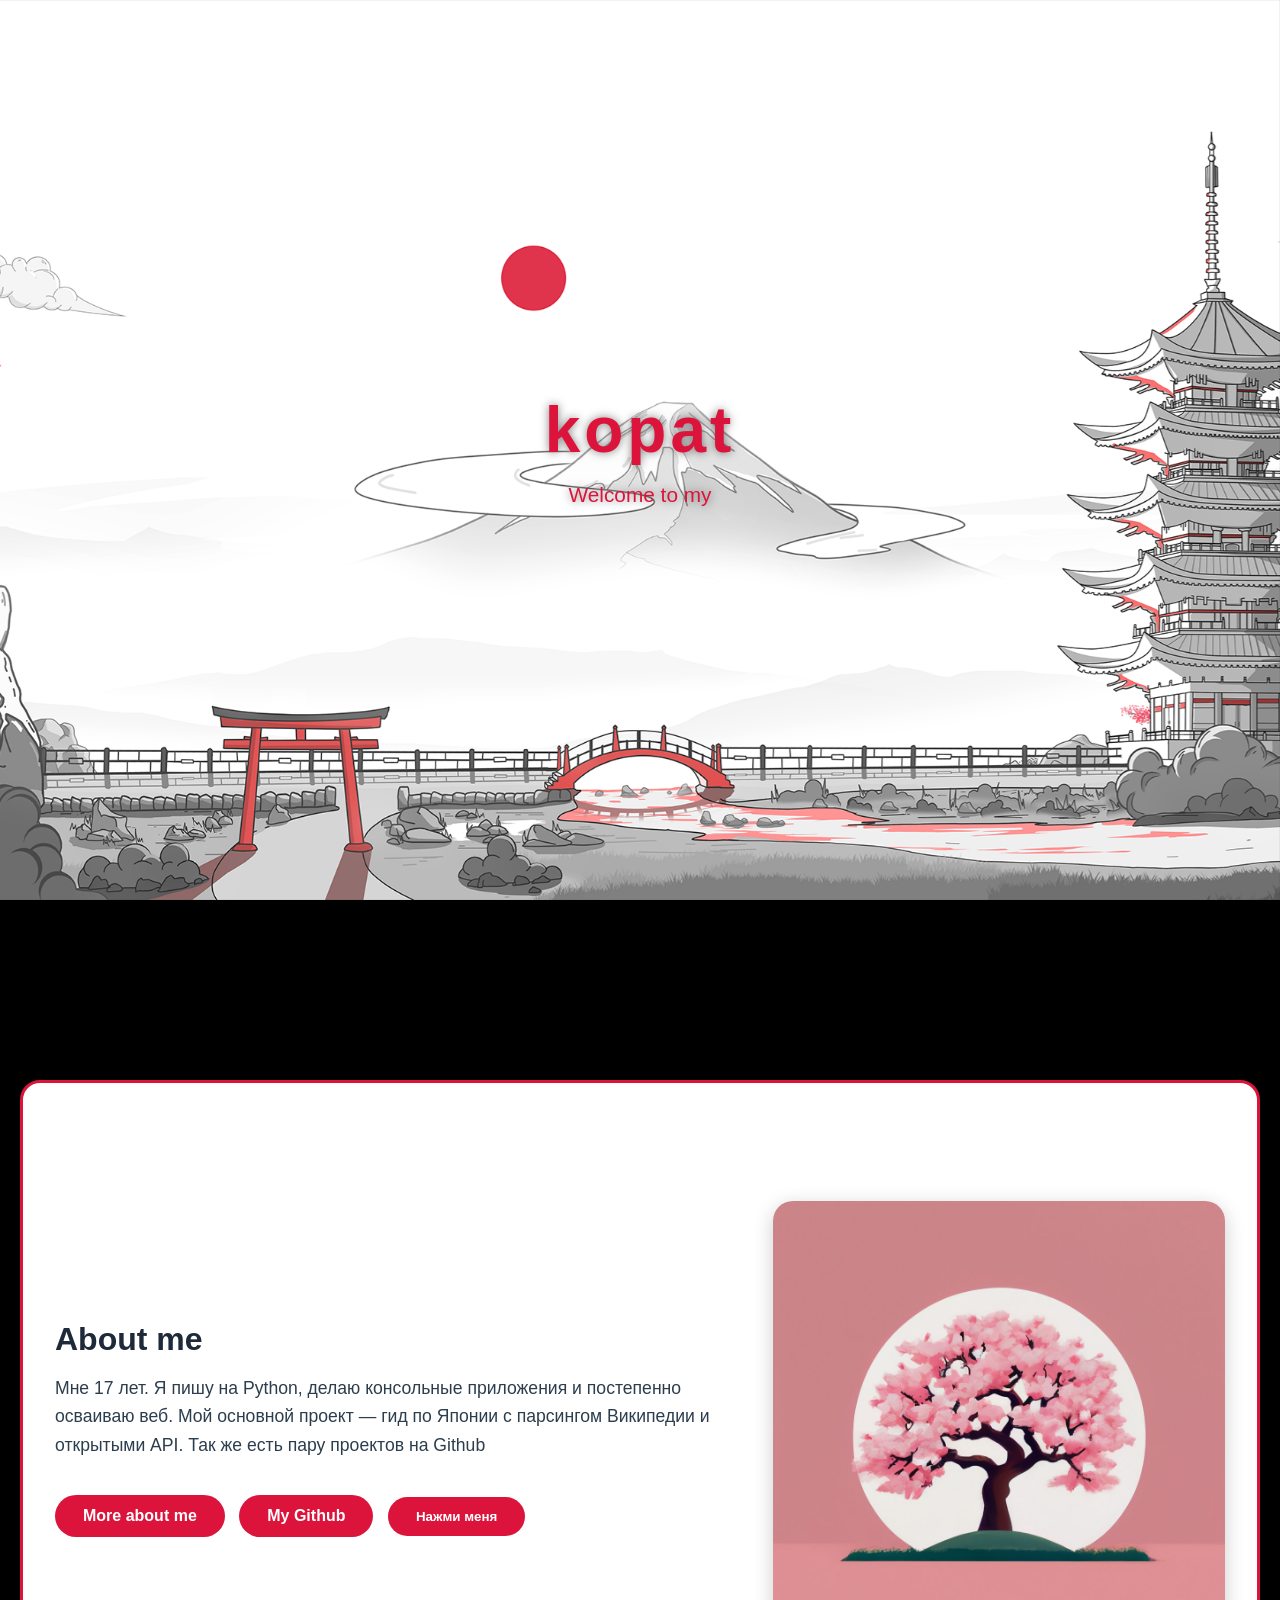
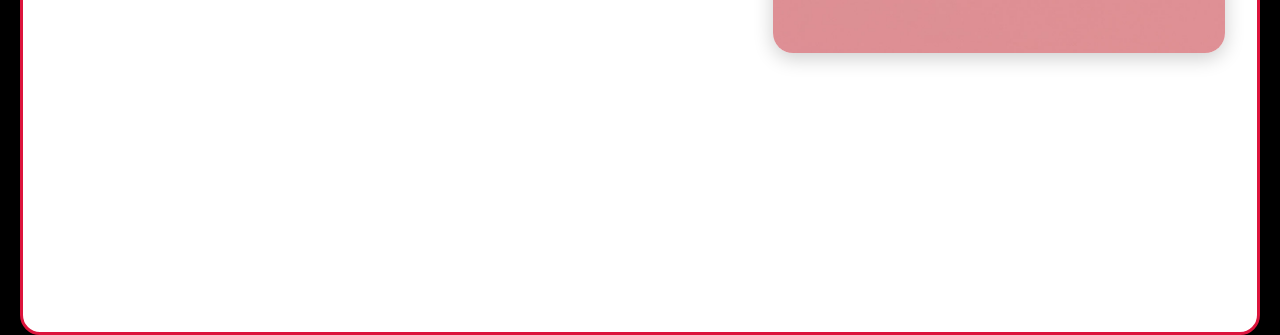
==== index.html @ 906b4f69 "Update index.html - Добавлена посимвольная анимация вывода текста (typing effect) - Внедрена пасхал" ====
<!DOCTYPE html>
<html lang="en">
<head>
    <meta charset="UTF-8">
    <meta name="viewport" content="width=device-width, initial-scale=1.0">
    <title>Kopat - Главная</title>
    <link rel="stylesheet" href="CSS/styles.css">
</head>
<body class="page-index">
    <section class="hero">
        <img src="Images/Japan-minimalism-wallpaper2.png" alt="Background" class="hero-image" id="heroImage">
        <div class="hero-content">
            <h1 class="hero-title fade-up">kopat</h1>
            <p class="hero-subtitle fade-up" id="typewriter-subtitle"></p>
        </div>
    </section>

    <section class="main-content">
        <div class="container">
            <br><br><br>
            <div class="info-wrapper">
                <div class="info-text">
                    <h2 class="fade-up">About me</h2>
                    <p class="fade-up delay-1">Мне 17 лет. Я пишу на Python, делаю консольные приложения и постепенно осваиваю веб. Мой основной проект — гид по Японии с парсингом Википедии и открытыми API. Так же есть пару проектов на Github</p>
                    <div class="fade-up delay-2">
                        <a href="about.html" class="btn">More about me</a>
                        <a href="https://github.com/GDKopat" target="_blank" class="btn">My Github</a>
                        <button class="btn fade-up" onclick="askQuestion()">Нажми меня</button>
                    </div>
                </div>
                <div class="info-image fade-up delay-3">
                    <img src="Images/sakura_minimalism.jpg" alt="Сакура">
                </div>
            </div>
    </section>


    <script>
        function askQuestion() {
            let answer = prompt('Какой твой любимый язык программирования?');
            if (answer) {
                if (answer.length > 20) {
                    alert("Ладно -_-");
                } else if (answer === "67") {
                    alert("67 67 пасхалко");
                } else {
                    alert(`Отличный выбор! ${answer} — это мощно!`);
                }
            }
        }

        const heroImage = document.getElementById('heroImage');
        
        window.addEventListener('DOMContentLoaded', () => {
            setTimeout(() => {
                heroImage.classList.add('show');
            }, 500);
        });
        
        window.addEventListener('scroll', () => {
            const scrollPosition = window.scrollY;
            const heroHeight = window.innerHeight;
            const maxScale = 1.5;
            
            let scale = 1 + (scrollPosition / heroHeight) * (maxScale - 1);
            if (scale > maxScale) scale = maxScale;
            if (scale < 1) scale = 1;
            
            heroImage.style.transform = `scale(${scale})`;
        });

        const animatedElements = document.querySelectorAll('.fade-up');
        const observer = new IntersectionObserver((entries) => {
            entries.forEach(entry => {
                if (entry.isIntersecting) {
                    entry.target.classList.add('show');
                }
            });
        }, { threshold: 0.2 });
        animatedElements.forEach(element => {
            observer.observe(element);
        });

        const subtitleElement = document.getElementById('typewriter-subtitle');
        const subtitleText = 'Welcome to my website!';
        let subtitleIndex = 0;
        function typeSubtitle() {
            if (subtitleIndex < subtitleText.length) {
                subtitleElement.textContent += subtitleText.charAt(subtitleIndex);
                subtitleIndex++;
                setTimeout(typeSubtitle, 40);
            }
        }
        window.addEventListener('DOMContentLoaded', () => {
            setTimeout(typeSubtitle, 1000);
        });
    </script>
</body>
</html>
---- CSS/styles.css ----
* {
    margin: 0;
    padding: 0;
    box-sizing: border-box;
}

body {
    font-family: 'MySakuraFont', sans-serif;
    background-color: black;
    overflow-x: hidden;
}

::-webkit-scrollbar {
    width: 7px;
}
::-webkit-scrollbar-track {
    background: transparent;
}
::-webkit-scrollbar-thumb {
    background: crimson;
    border-radius: 400px;
}

@font-face {
    font-family: 'MySakuraFont';
    src: url('../fonts/雅草体.TTF') format('truetype');
    font-weight: normal;
    font-style: normal;
}

.hero {
    position: relative;
    width: 100%;
    height: 100vh;
    overflow: hidden;
}

.hero-image {
    position: fixed;
    top: 0;
    left: 0;
    width: 100%;
    height: 100%;
    object-fit: cover;
    z-index: 1;
    opacity: 0;
    transition: opacity 1.2s ease-in-out;
    will-change: transform;
}

.hero-image.show {
    opacity: 1;
}

.hero-content {
    position: relative;
    z-index: 2;
    color: white;
    text-shadow: 0 0 10px rgba(0,0,0,0.5);
    text-align: center;
    display: flex;
    flex-direction: column;
    justify-content: center;
    align-items: center;
    height: 100%;
}

.hero-title {
    font-size: 4rem;
    letter-spacing: 4px;
    margin-bottom: 1rem;
    color: crimson;
    user-select: none;
    -webkit-user-select: none;
}

.hero-subtitle {
    font-size: 1.3rem;
    opacity: 0.9;
    color: crimson;
    user-select: none;
    -webkit-user-select: none;
}

.main-content {
    border: 3px solid crimson;
    border-radius: 20px;
    margin-left: 20px;
    margin-right: 20px;
    position: relative;
    background-color: #ffffff;
    min-height: 95vh;
    padding: 4rem 2rem;
    z-index: 10;
    margin-top: 20vh;
    box-shadow: 0 -5px 30px rgba(0,0,0,0.15);
    user-select: none;
    -webkit-user-select: none;
}

.container {
    max-width: 1300px;
    margin: 0 auto;
}

.main-content h2 {
    font-size: 2rem;
    margin-bottom: 1rem;
    color: #1e2a3a;
}

.main-content p {
    font-size: 1.1rem;
    line-height: 1.6;
    margin-bottom: 1rem;
    color: #2c3e4e;
}

.main-content ul {
    margin-left: 20px;
    margin-bottom: 1rem;
}

.main-content li {
    font-size: 1.1rem;
    line-height: 1.8;
    color: #2c3e4e;
}

.btn {
    display: inline-block;
    background-color: rgb(220, 20, 60);
    color: white;
    padding: 12px 28px;
    text-decoration: none;
    border-radius: 40px;
    font-weight: bold;
    transition: background-color 0.3s;
    transition: transform 0.5s ease;
    border: crimson;
    margin-right: 10px;
    margin-top: 20px;
}

.btn:hover {
    background-color: rgb(192, 20, 55);
    transform: scale(1.05);
}

/* ========== СТРУКТУРА ДЛЯ ПЕРВОЙ СТРАНИЦЫ (index.html) ========== */
/* На первой странице: фото СПРАВА от текста */
.page-index .info-wrapper {
    display: grid;
    grid-template-columns: 1.5fr 1fr;
    gap: 40px;
    margin-bottom: 50px;
    align-items: center;
}

.page-index .info-image {
    grid-column: 2 / 3;
}

.page-index .info-text {
    grid-column: 1 / 2;
}

.page-index .info-image img {
    width: 100%;
    height: auto;
    border-radius: 20px;
    box-shadow: 0 5px 20px rgba(0,0,0,0.2);
}

/* ========== СТРУКТУРА ДЛЯ ВТОРОЙ СТРАНИЦЫ (about.html) ========== */
/* На второй странице: фото СЛЕВА от текста "Who am I" и "What I did" */
.page-about .info-wrapper {
    display: grid;
    grid-template-columns: 1fr 1.5fr;
    gap: 40px;
    margin-bottom: 50px;
    align-items: start;
}

.page-about .info-image {
    grid-column: 1 / 2;
}

.page-about .info-text {
    grid-column: 2 / 3;
}

.page-about .info-image img {
    width: 100%;
    height: auto;
    border-radius: 20px;
    box-shadow: 0 5px 20px rgba(0,0,0,0.2);
}

/* Блоки после info-wrapper на второй странице */
.page-about .project-block,
.page-about .why-block {
    margin-bottom: 40px;
}

/* ========== НОВЫЕ СТИЛИ ДЛЯ НЕСКОЛЬКИХ БЛОКОВ НА ABOUT.HTML ========== */

/* Каждый блок — отдельный с рамкой */
.about-block {
    border: 2px solid crimson;
    border-radius: 25px;
    padding: 30px;
    margin-bottom: 40px;
    background-color: #fefefe;
    
}



/* Сетка внутри каждого блока */
.about-block-grid {
    display: grid;
    grid-template-columns: 1fr 1.5fr;
    gap: 40px;
    align-items: center;
}

/* Чередование: первый блок — фото слева */
.about-block:nth-child(1) .about-block-grid {
    grid-template-columns: 1fr 1.5fr;
}

/* Второй блок — фото справа */
.about-block:nth-child(2) .about-block-grid {
    grid-template-columns: 1.5fr 1fr;
}

/* Третий блок — фото слева */
.about-block:nth-child(3) .about-block-grid {
    grid-template-columns: 1fr 1.5fr;
}

/* Фото в блоках */
.about-block-image img {
    width: 100%;
    height: auto;
    border-radius: 20px;
    box-shadow: 0 5px 20px rgba(0,0,0,0.2);
    transition: transform 0.3s ease;
}

.about-block-image img:hover {
    transform: scale(1.02);
}

/* Текст в блоках */
.about-block-text h2 {
    color: crimson;
    margin-bottom: 15px;
    font-size: 1.8rem;
}

.about-block-text p {
    font-size: 1.1rem;
    line-height: 1.6;
    color: #2c3e4e;
}

.about-block-text ul {
    margin-left: 20px;
    margin-top: 10px;
}

.about-block-text li {
    font-size: 1.1rem;
    line-height: 1.8;
    color: #2c3e4e;
}

/* Анимации для появления */
.fade-up {
    opacity: 0;
    transform: translateY(50px);
    transition: opacity 0.8s ease, transform 0.8s ease;
}

.fade-up.show {
    opacity: 1;
    transform: translateY(0);
}

/* Задержки для последовательного вылета */
.delay-1 { transition-delay: 0.1s; }
.delay-2 { transition-delay: 0.3s; }
.delay-3 { transition-delay: 0.5s; }


/* Адаптация для телефонов */
@media (max-width: 768px) {
    .about-block-grid,
    .about-block:nth-child(1) .about-block-grid,
    .about-block:nth-child(2) .about-block-grid,
    .about-block:nth-child(3) .about-block-grid {
        grid-template-columns: 1fr;
        gap: 20px;
    }
    
    .about-block {
        padding: 20px;
    }
    
    .about-block-text h2 {
        font-size: 1.5rem;
    }
}

/* Адаптация для всех */
@media (max-width: 968px) {
    .page-index .info-wrapper,
    .page-about .info-wrapper {
        grid-template-columns: 1fr;
        gap: 30px;
    }
    
    .page-index .info-image,
    .page-index .info-text,
    .page-about .info-image,
    .page-about .info-text {
        grid-column: 1 / 2;
    }
    
    .hero-title {
        font-size: 3rem;
    }
    
    .main-content h2 {
        font-size: 1.8rem;
    }
}

@media (max-width: 768px) {
    .hero-title {
        font-size: 2.5rem;
    }
    .hero-subtitle {
        font-size: 1rem;
    }
    .main-content {
        padding: 2rem 1rem;
        margin-left: 10px;
        margin-right: 10px;
    }
    .main-content h2 {
        font-size: 1.5rem;
    }
    .main-content p, .main-content li {
        font-size: 1rem;
    }
    .btn {
        padding: 8px 20px;
        font-size: 0.9rem;
        display: inline-block;
        margin-bottom: 10px;
    }
}
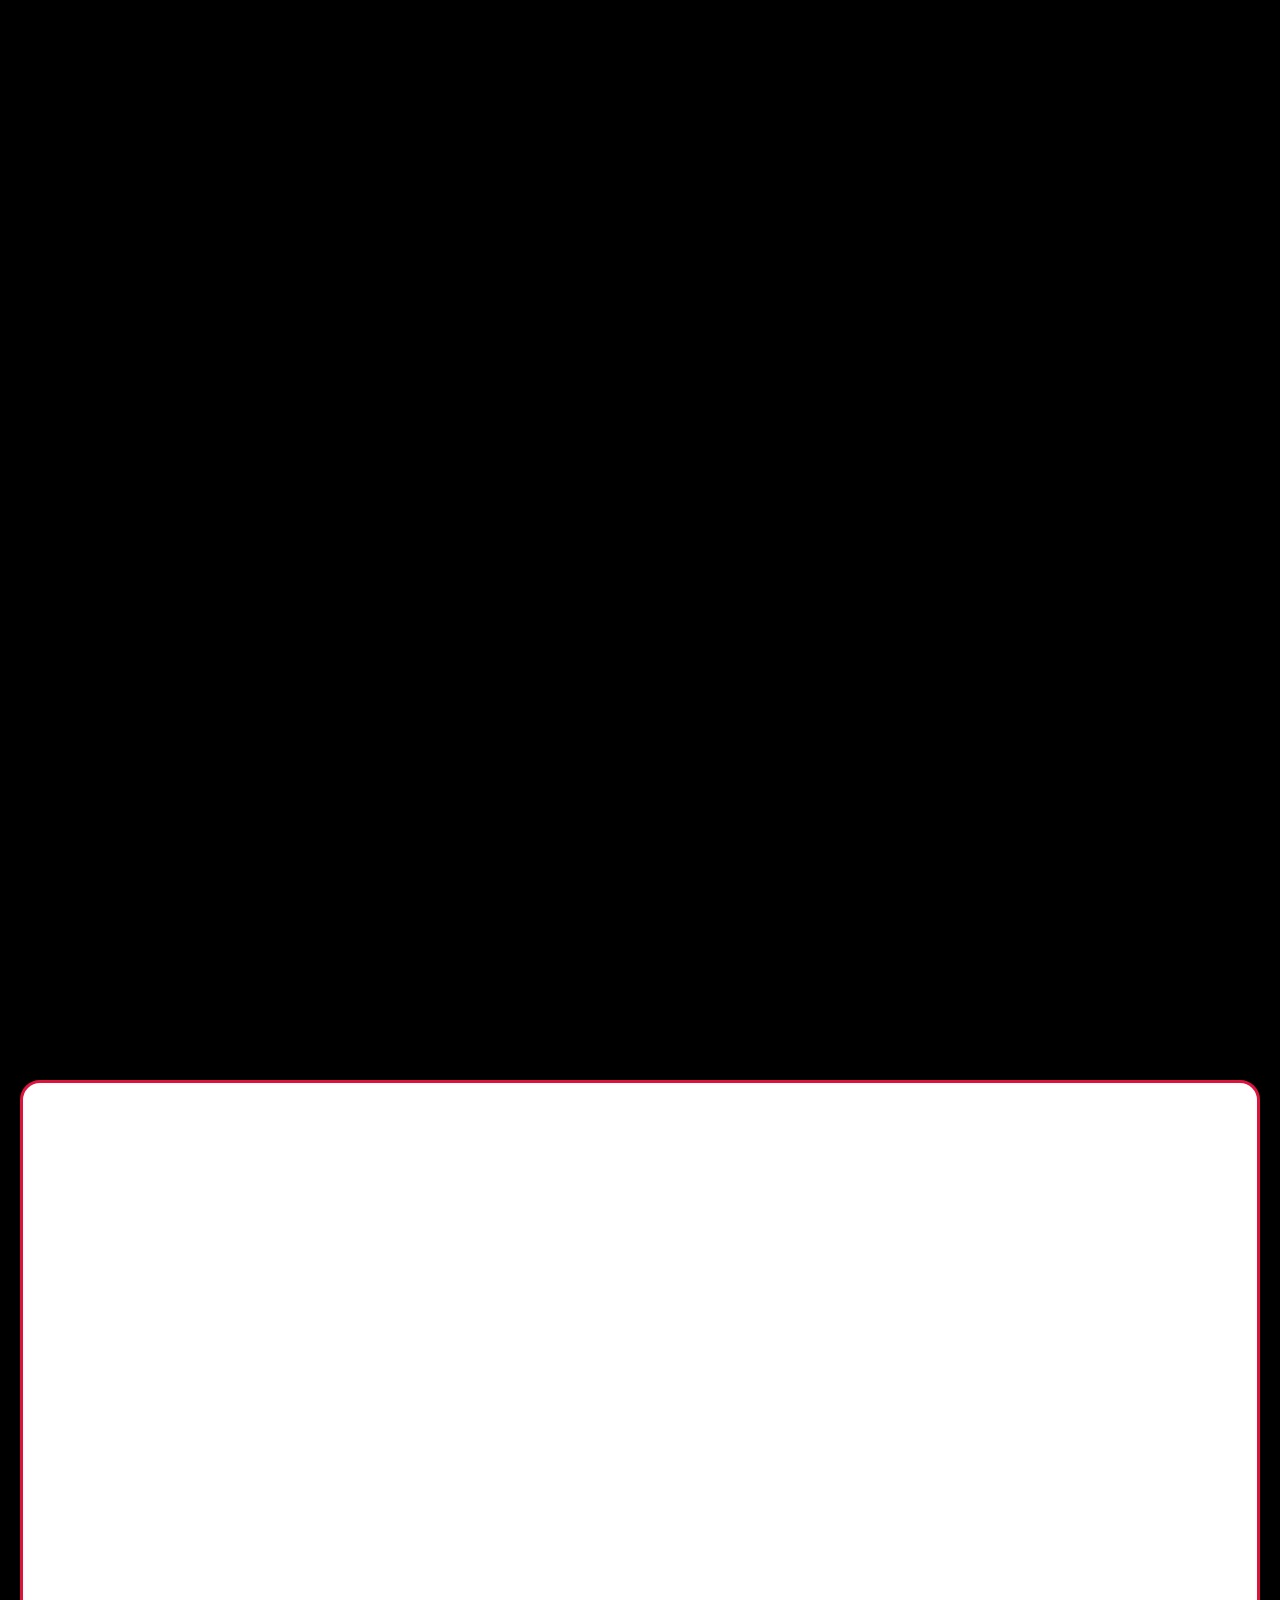
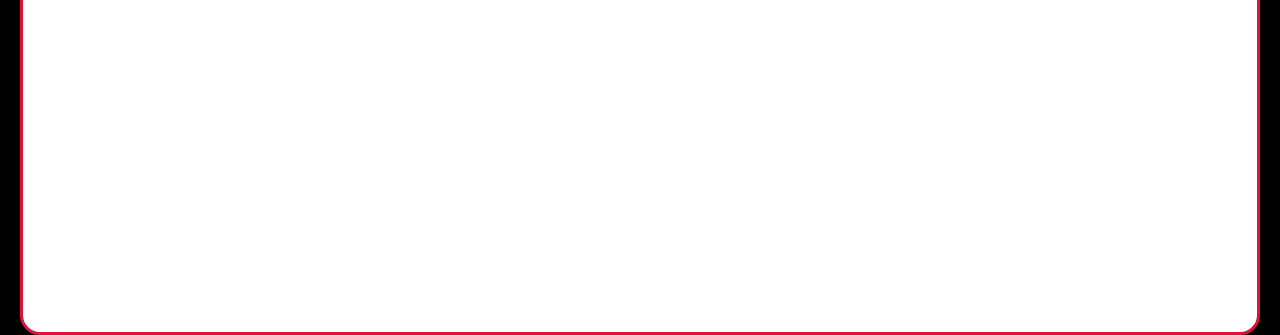
==== commit 2e7d692b: "Update index.html убран js." ====
--- a/index.html
+++ b/index.html
@@ -32,68 +32,9 @@
                     <img src="Images/sakura_minimalism.jpg" alt="Сакура">
                 </div>
             </div>
+        </div>
     </section>
-
-
-    <script>
-        function askQuestion() {
-            let answer = prompt('Какой твой любимый язык программирования?');
-            if (answer) {
-                if (answer.length > 20) {
-                    alert("Ладно -_-");
-                } else if (answer === "67") {
-                    alert("67 67 пасхалко");
-                } else {
-                    alert(`Отличный выбор! ${answer} — это мощно!`);
-                }
-            }
-        }
-
-        const heroImage = document.getElementById('heroImage');
-        
-        window.addEventListener('DOMContentLoaded', () => {
-            setTimeout(() => {
-                heroImage.classList.add('show');
-            }, 500);
-        });
-        
-        window.addEventListener('scroll', () => {
-            const scrollPosition = window.scrollY;
-            const heroHeight = window.innerHeight;
-            const maxScale = 1.5;
-            
-            let scale = 1 + (scrollPosition / heroHeight) * (maxScale - 1);
-            if (scale > maxScale) scale = maxScale;
-            if (scale < 1) scale = 1;
-            
-            heroImage.style.transform = `scale(${scale})`;
-        });
-
-        const animatedElements = document.querySelectorAll('.fade-up');
-        const observer = new IntersectionObserver((entries) => {
-            entries.forEach(entry => {
-                if (entry.isIntersecting) {
-                    entry.target.classList.add('show');
-                }
-            });
-        }, { threshold: 0.2 });
-        animatedElements.forEach(element => {
-            observer.observe(element);
-        });
-
-        const subtitleElement = document.getElementById('typewriter-subtitle');
-        const subtitleText = 'Welcome to my website!';
-        let subtitleIndex = 0;
-        function typeSubtitle() {
-            if (subtitleIndex < subtitleText.length) {
-                subtitleElement.textContent += subtitleText.charAt(subtitleIndex);
-                subtitleIndex++;
-                setTimeout(typeSubtitle, 40);
-            }
-        }
-        window.addEventListener('DOMContentLoaded', () => {
-            setTimeout(typeSubtitle, 1000);
-        });
-    </script>
+    <script src="JS/common.js"></script>
+    <script src="JS/index.js"></script>
 </body>
 </html>
--- a/CSS/styles.css
+++ b/CSS/styles.css
@@ -36,7 +36,7 @@
 }
 
 .hero-image {
-    position: fixed;
+    position:fixed;
     top: 0;
     left: 0;
     width: 100%;
@@ -147,8 +147,6 @@
     transform: scale(1.05);
 }
 
-/* ========== СТРУКТУРА ДЛЯ ПЕРВОЙ СТРАНИЦЫ (index.html) ========== */
-/* На первой странице: фото СПРАВА от текста */
 .page-index .info-wrapper {
     display: grid;
     grid-template-columns: 1.5fr 1fr;
@@ -172,8 +170,6 @@
     box-shadow: 0 5px 20px rgba(0,0,0,0.2);
 }
 
-/* ========== СТРУКТУРА ДЛЯ ВТОРОЙ СТРАНИЦЫ (about.html) ========== */
-/* На второй странице: фото СЛЕВА от текста "Who am I" и "What I did" */
 .page-about .info-wrapper {
     display: grid;
     grid-template-columns: 1fr 1.5fr;
@@ -197,27 +193,18 @@
     box-shadow: 0 5px 20px rgba(0,0,0,0.2);
 }
 
-/* Блоки после info-wrapper на второй странице */
 .page-about .project-block,
 .page-about .why-block {
     margin-bottom: 40px;
 }
 
-/* ========== НОВЫЕ СТИЛИ ДЛЯ НЕСКОЛЬКИХ БЛОКОВ НА ABOUT.HTML ========== */
-
-/* Каждый блок — отдельный с рамкой */
 .about-block {
-    border: 2px solid crimson;
     border-radius: 25px;
     padding: 30px;
     margin-bottom: 40px;
     background-color: #fefefe;
-    
-}
-
-
-
-/* Сетка внутри каждого блока */
+}
+
 .about-block-grid {
     display: grid;
     grid-template-columns: 1fr 1.5fr;
@@ -225,35 +212,28 @@
     align-items: center;
 }
 
-/* Чередование: первый блок — фото слева */
 .about-block:nth-child(1) .about-block-grid {
     grid-template-columns: 1fr 1.5fr;
 }
 
-/* Второй блок — фото справа */
 .about-block:nth-child(2) .about-block-grid {
-    grid-template-columns: 1.5fr 1fr;
-}
-
-/* Третий блок — фото слева */
+    grid-template-columns: 0.8fr 1.5fr;
+}
+
 .about-block:nth-child(3) .about-block-grid {
     grid-template-columns: 1fr 1.5fr;
 }
 
-/* Фото в блоках */
 .about-block-image img {
     width: 100%;
     height: auto;
     border-radius: 20px;
     box-shadow: 0 5px 20px rgba(0,0,0,0.2);
-    transition: transform 0.3s ease;
-}
-
-.about-block-image img:hover {
-    transform: scale(1.02);
-}
-
-/* Текст в блоках */
+
+}
+
+
+
 .about-block-text h2 {
     color: crimson;
     margin-bottom: 15px;
@@ -277,7 +257,6 @@
     color: #2c3e4e;
 }
 
-/* Анимации для появления */
 .fade-up {
     opacity: 0;
     transform: translateY(50px);
@@ -289,13 +268,94 @@
     transform: translateY(0);
 }
 
-/* Задержки для последовательного вылета */
 .delay-1 { transition-delay: 0.1s; }
 .delay-2 { transition-delay: 0.3s; }
 .delay-3 { transition-delay: 0.5s; }
 
 
-/* Адаптация для телефонов */
+footer {
+    background: #1a1a2e;
+    color: rgb(255, 0, 0);
+    text-align: center;
+    padding: 30px 20px;
+    margin-top: 50px;
+    z-index: 2;
+}
+
+.slideshow-container {
+    max-width: 800px;
+    position: relative;
+    margin: auto;
+    border-radius: 20px;
+    overflow: hidden;
+    box-shadow: 0 10px 30px rgba(0,0,0,0.3);
+}
+
+.mySlides {
+    display: none;
+}
+
+.mySlides img {
+    height: 400px;
+    object-fit: cover;
+}
+
+.prev, .next {
+    cursor: pointer;
+    position: absolute;
+    top: 50%;
+    width: auto;
+    margin-top: -22px;
+    padding: 16px;
+    color: white;
+    font-weight: bold;
+    font-size: 18px;
+    transition: 0.6s ease;
+    border-radius: 0 3px 3px 0;
+    user-select: none;
+    background-color: rgba(0,0,0,0.5);
+}
+
+.next {
+    right: 0;
+    border-radius: 3px 0 0 3px;
+}
+
+.prev:hover, .next:hover {
+    background-color: rgba(0,0,0,0.8);
+}
+
+.dot {
+    cursor: pointer;
+    height: 15px;
+    width: 15px;
+    margin: 0 2px;
+    background-color: #bbb;
+    border-radius: 50%;
+    display: inline-block;
+    transition: background-color 0.6s ease;
+}
+
+.active, .dot:hover {
+    background-color: crimson;
+}
+
+.fade {
+    animation-name: fade;
+    animation-duration: 1.5s;
+}
+
+@keyframes fade {
+    from {opacity: .4}
+    to {opacity: 1}
+}
+
+@media (max-width: 768px) {
+    .mySlides img {
+        height: 250px;
+    }
+}
+
 @media (max-width: 768px) {
     .about-block-grid,
     .about-block:nth-child(1) .about-block-grid,
@@ -314,7 +374,6 @@
     }
 }
 
-/* Адаптация для всех */
 @media (max-width: 968px) {
     .page-index .info-wrapper,
     .page-about .info-wrapper {
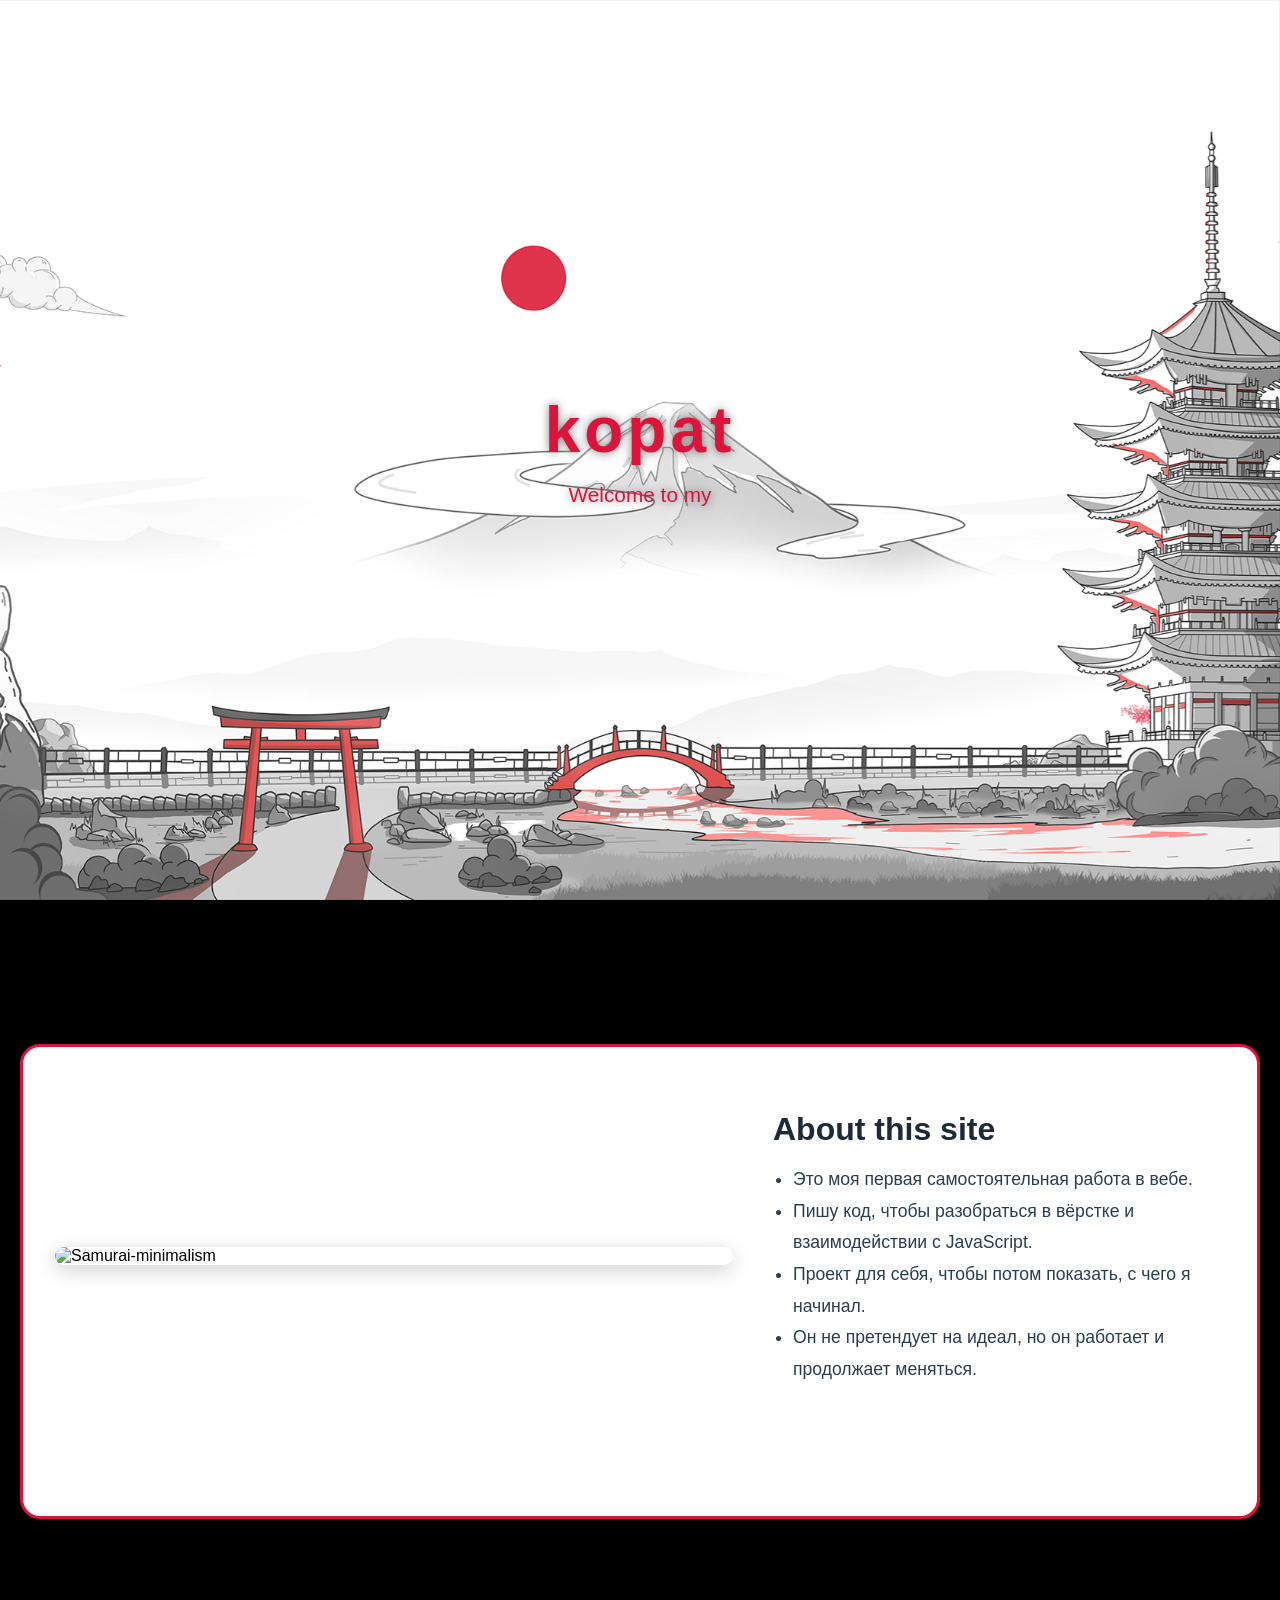
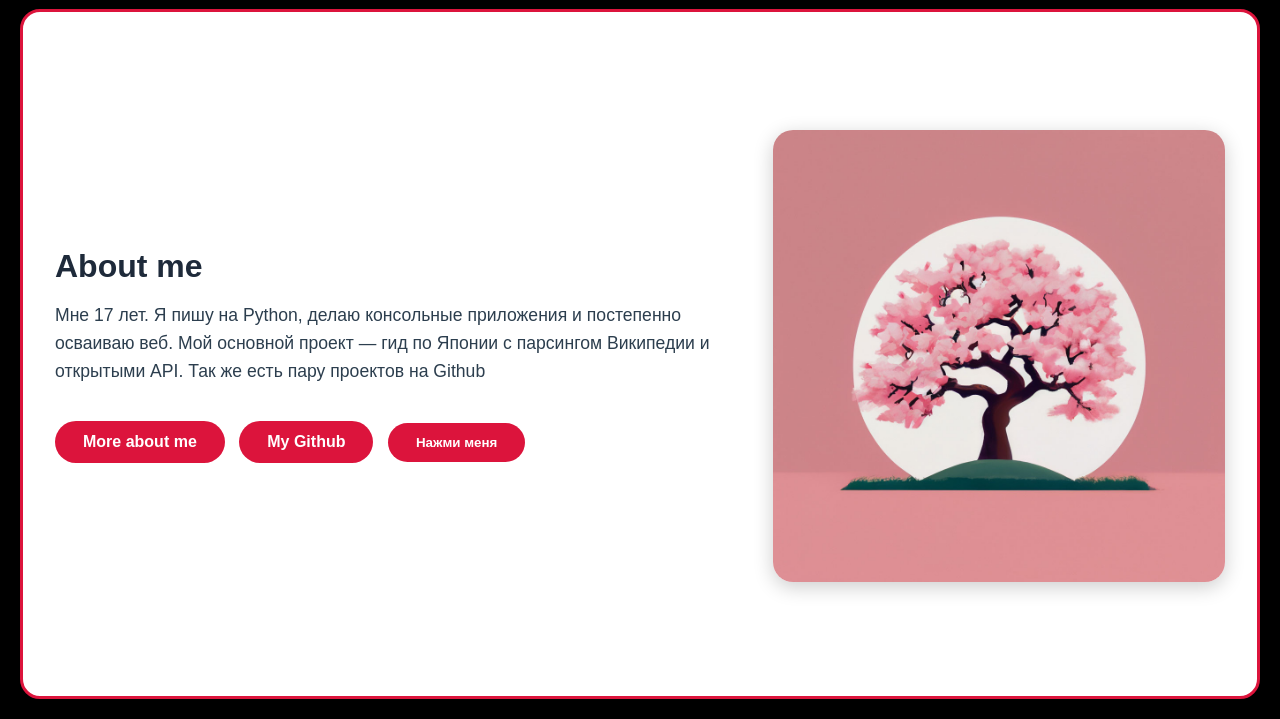
==== commit 5b7b82bf: "Update index.html Добавлен блок "описание сайта" и фото к нему" ====
--- a/index.html
+++ b/index.html
@@ -14,20 +14,41 @@
             <p class="hero-subtitle fade-up" id="typewriter-subtitle"></p>
         </div>
     </section>
-
+    <br><br><br>
+    <section class="main-content">
+        <div class="container">
+            <div class="info-wrapper">
+                <div class="info-image fade-up delay-3">
+                    <img src="Images\samurai-minimalism.jpg" alt="Samurai-minimalism">
+                </div>
+                <!-- БЛОК 2: Текст About this site (справа) -->
+                <div class="info-text">
+                    <h2 class="fade-up delay-1">About this site</h2>
+                    <ul>
+                        <li class="fade-up delay-2">Это моя первая самостоятельная работа в вебе.</li>
+                        <li class="fade-up delay-2">Пишу код, чтобы разобраться в вёрстке и взаимодействии с JavaScript.</li>
+                        <li class="fade-up delay-2">Проект для себя, чтобы потом показать, с чего я начинал.</li>
+                        <li class="fade-up delay-2">Он не претендует на идеал, но он работает и продолжает меняться.</li>
+                    </ul>
+                </div>
+            </div>
+        </div>
+    </section>
     <section class="main-content">
         <div class="container">
             <br><br><br>
             <div class="info-wrapper">
+                <!-- БЛОК 3: Текст About me (слева) -->
                 <div class="info-text">
-                    <h2 class="fade-up">About me</h2>
+                    <h2 class="fade-up delay-1">About me</h2>
                     <p class="fade-up delay-1">Мне 17 лет. Я пишу на Python, делаю консольные приложения и постепенно осваиваю веб. Мой основной проект — гид по Японии с парсингом Википедии и открытыми API. Так же есть пару проектов на Github</p>
                     <div class="fade-up delay-2">
-                        <a href="about.html" class="btn">More about me</a>
-                        <a href="https://github.com/GDKopat" target="_blank" class="btn">My Github</a>
-                        <button class="btn fade-up" onclick="askQuestion()">Нажми меня</button>
+                        <a href="about.html" class="btn fade-up delay-1">More about me</a>
+                        <a href="https://github.com/GDKopat" target="_blank" class="btn fade-up delay-2">My Github</a>
+                        <button class="btn fade-up delay-3" onclick="askQuestion()">Нажми меня</button>
                     </div>
                 </div>
+                <!-- БЛОК 4: Картинка сакуры (справа) -->
                 <div class="info-image fade-up delay-3">
                     <img src="Images/sakura_minimalism.jpg" alt="Сакура">
                 </div>
--- a/CSS/styles.css
+++ b/CSS/styles.css
@@ -72,6 +72,7 @@
     color: crimson;
     user-select: none;
     -webkit-user-select: none;
+    text-align: center;
 }
 
 .hero-subtitle {
@@ -87,12 +88,13 @@
     border-radius: 20px;
     margin-left: 20px;
     margin-right: 20px;
+    margin-bottom: 20px;
     position: relative;
     background-color: #ffffff;
-    min-height: 95vh;
+    min-height: 30vh;
     padding: 4rem 2rem;
     z-index: 10;
-    margin-top: 20vh;
+    margin-top: 10vh;
     box-shadow: 0 -5px 30px rgba(0,0,0,0.15);
     user-select: none;
     -webkit-user-select: none;
@@ -155,15 +157,10 @@
     align-items: center;
 }
 
-.page-index .info-image {
-    grid-column: 2 / 3;
-}
-
-.page-index .info-text {
-    grid-column: 1 / 2;
-}
+
 
 .page-index .info-image img {
+    display: block;
     width: 100%;
     height: auto;
     border-radius: 20px;
@@ -232,6 +229,13 @@
 
 }
 
+.about-block:nth-child(2) .about-block-image img {
+    width: 350px;
+    height: auto;
+    display: block;
+    margin: 0 auto;
+}
+
 
 
 .about-block-text h2 {
@@ -259,7 +263,7 @@
 
 .fade-up {
     opacity: 0;
-    transform: translateY(50px);
+    transform: translateY(100px);
     transition: opacity 0.8s ease, transform 0.8s ease;
 }
 
@@ -271,6 +275,7 @@
 .delay-1 { transition-delay: 0.1s; }
 .delay-2 { transition-delay: 0.3s; }
 .delay-3 { transition-delay: 0.5s; }
+
 
 
 footer {
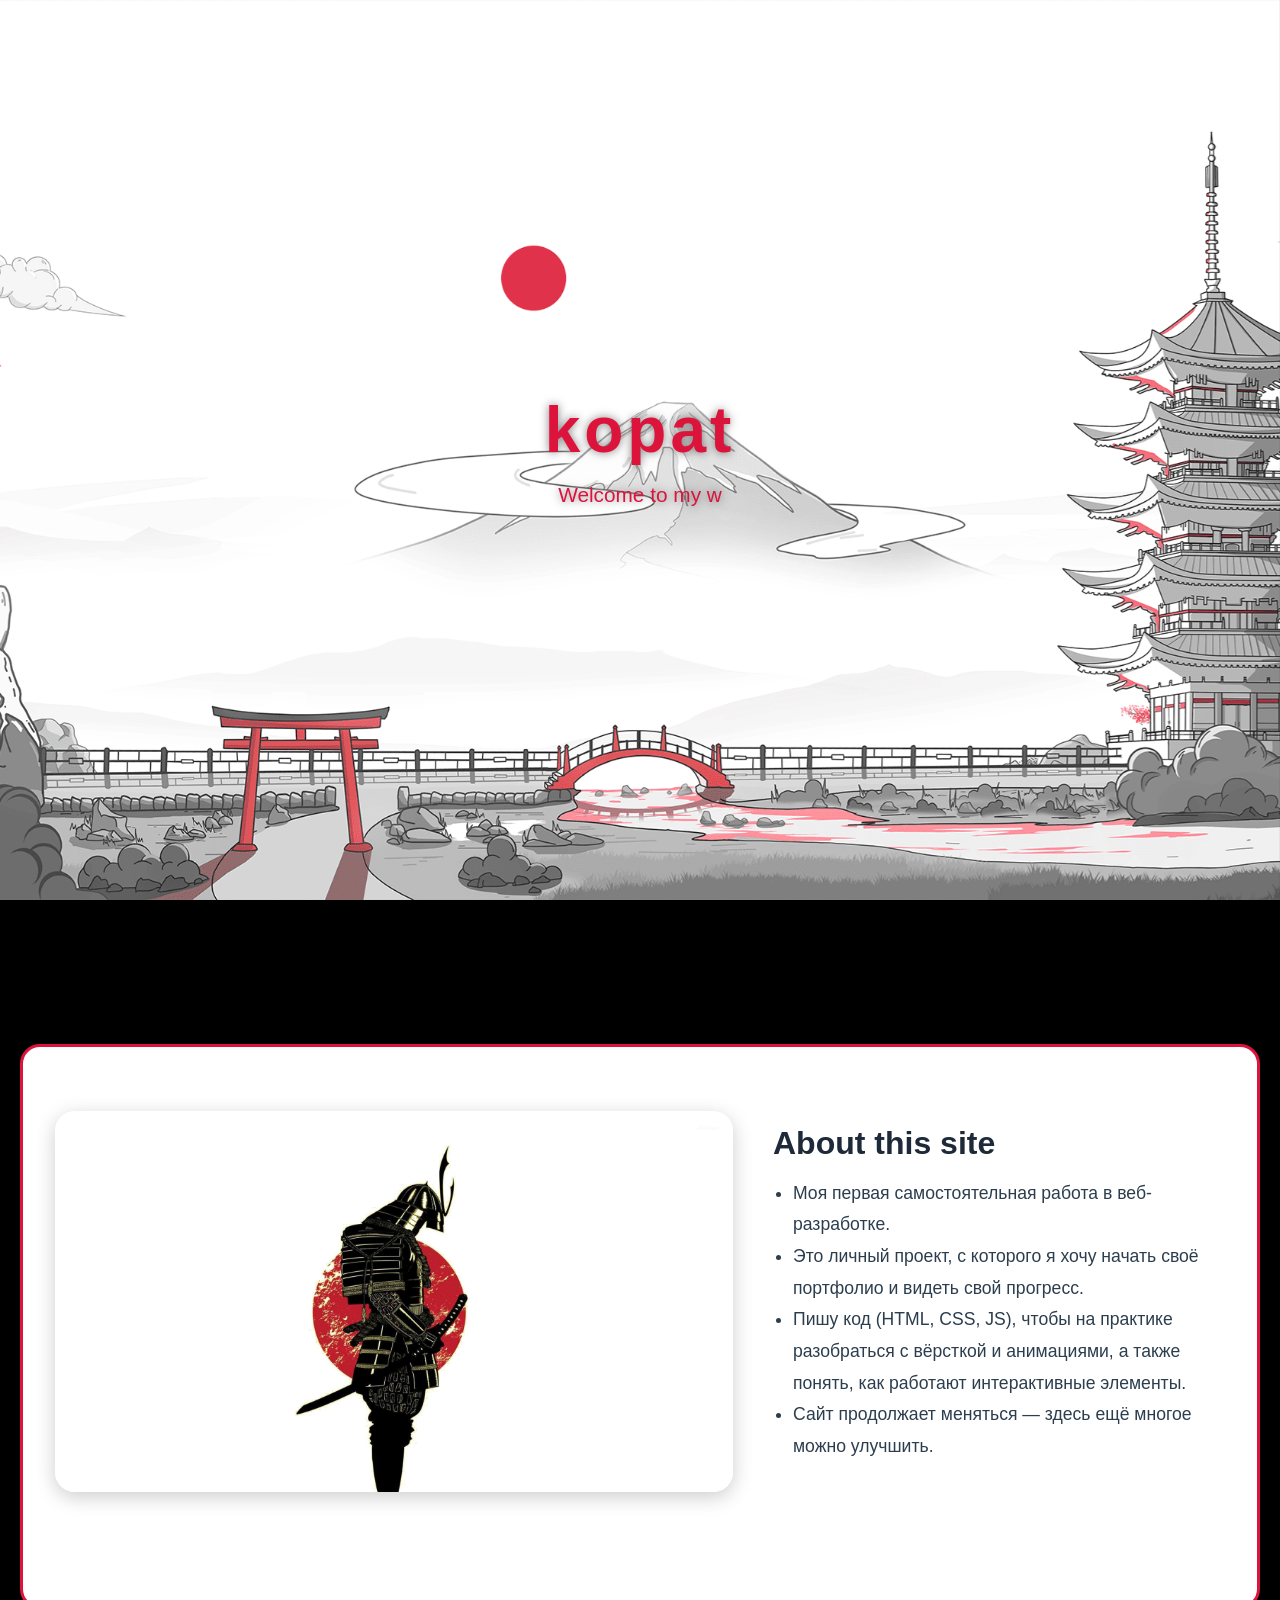
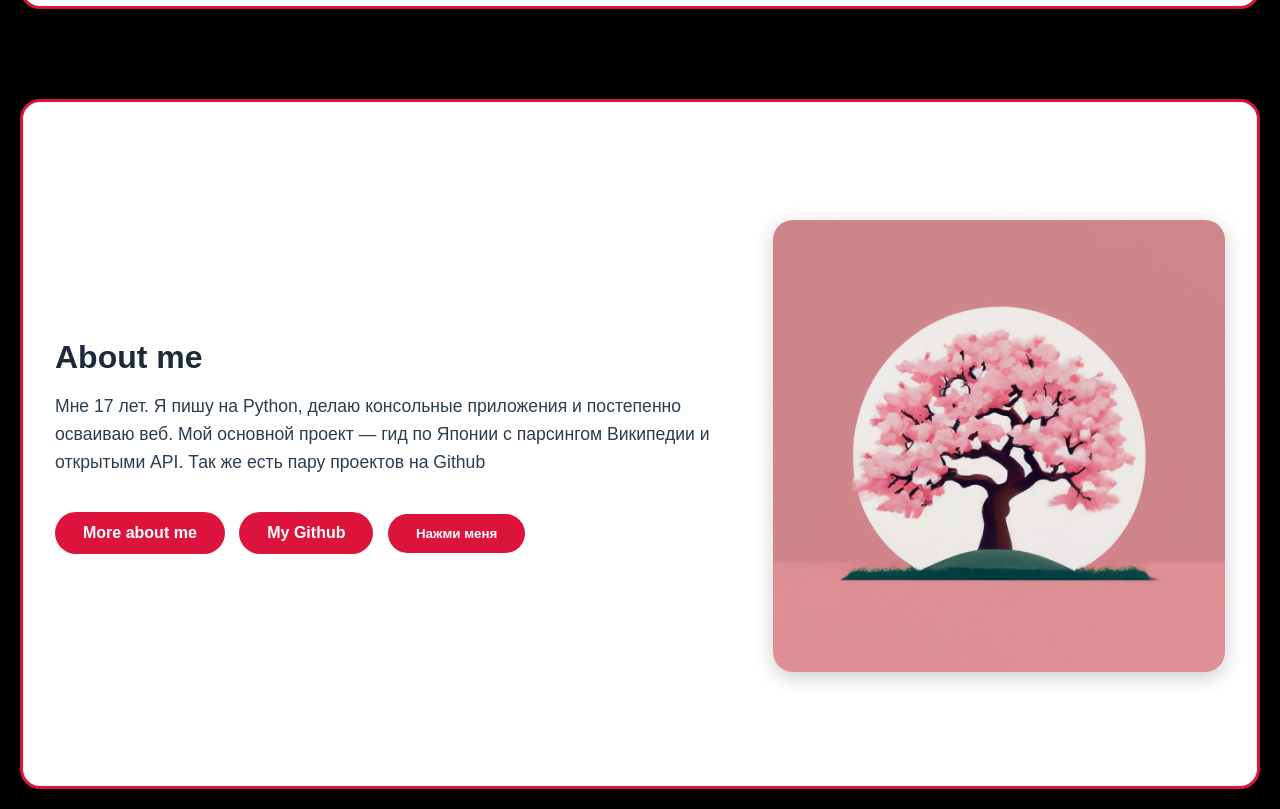
==== commit fd94fdb8: "Update index.html Изменение текста про сайт" ====
--- a/index.html
+++ b/index.html
@@ -25,10 +25,10 @@
                 <div class="info-text">
                     <h2 class="fade-up delay-1">About this site</h2>
                     <ul>
-                        <li class="fade-up delay-2">Это моя первая самостоятельная работа в вебе.</li>
-                        <li class="fade-up delay-2">Пишу код, чтобы разобраться в вёрстке и взаимодействии с JavaScript.</li>
-                        <li class="fade-up delay-2">Проект для себя, чтобы потом показать, с чего я начинал.</li>
-                        <li class="fade-up delay-2">Он не претендует на идеал, но он работает и продолжает меняться.</li>
+                        <li class="fade-up delay-2">Моя первая самостоятельная работа в веб-разработке.</li>
+                        <li class="fade-up delay-2">Это личный проект, с которого я хочу начать своё портфолио и видеть свой прогресс.</li>
+                        <li class="fade-up delay-2">Пишу код (HTML, CSS, JS), чтобы на практике разобраться с вёрсткой и анимациями, а также понять, как работают интерактивные элементы.</li>
+                        <li class="fade-up delay-2">Сайт продолжает меняться — здесь ещё многое можно улучшить.</li>
                     </ul>
                 </div>
             </div>
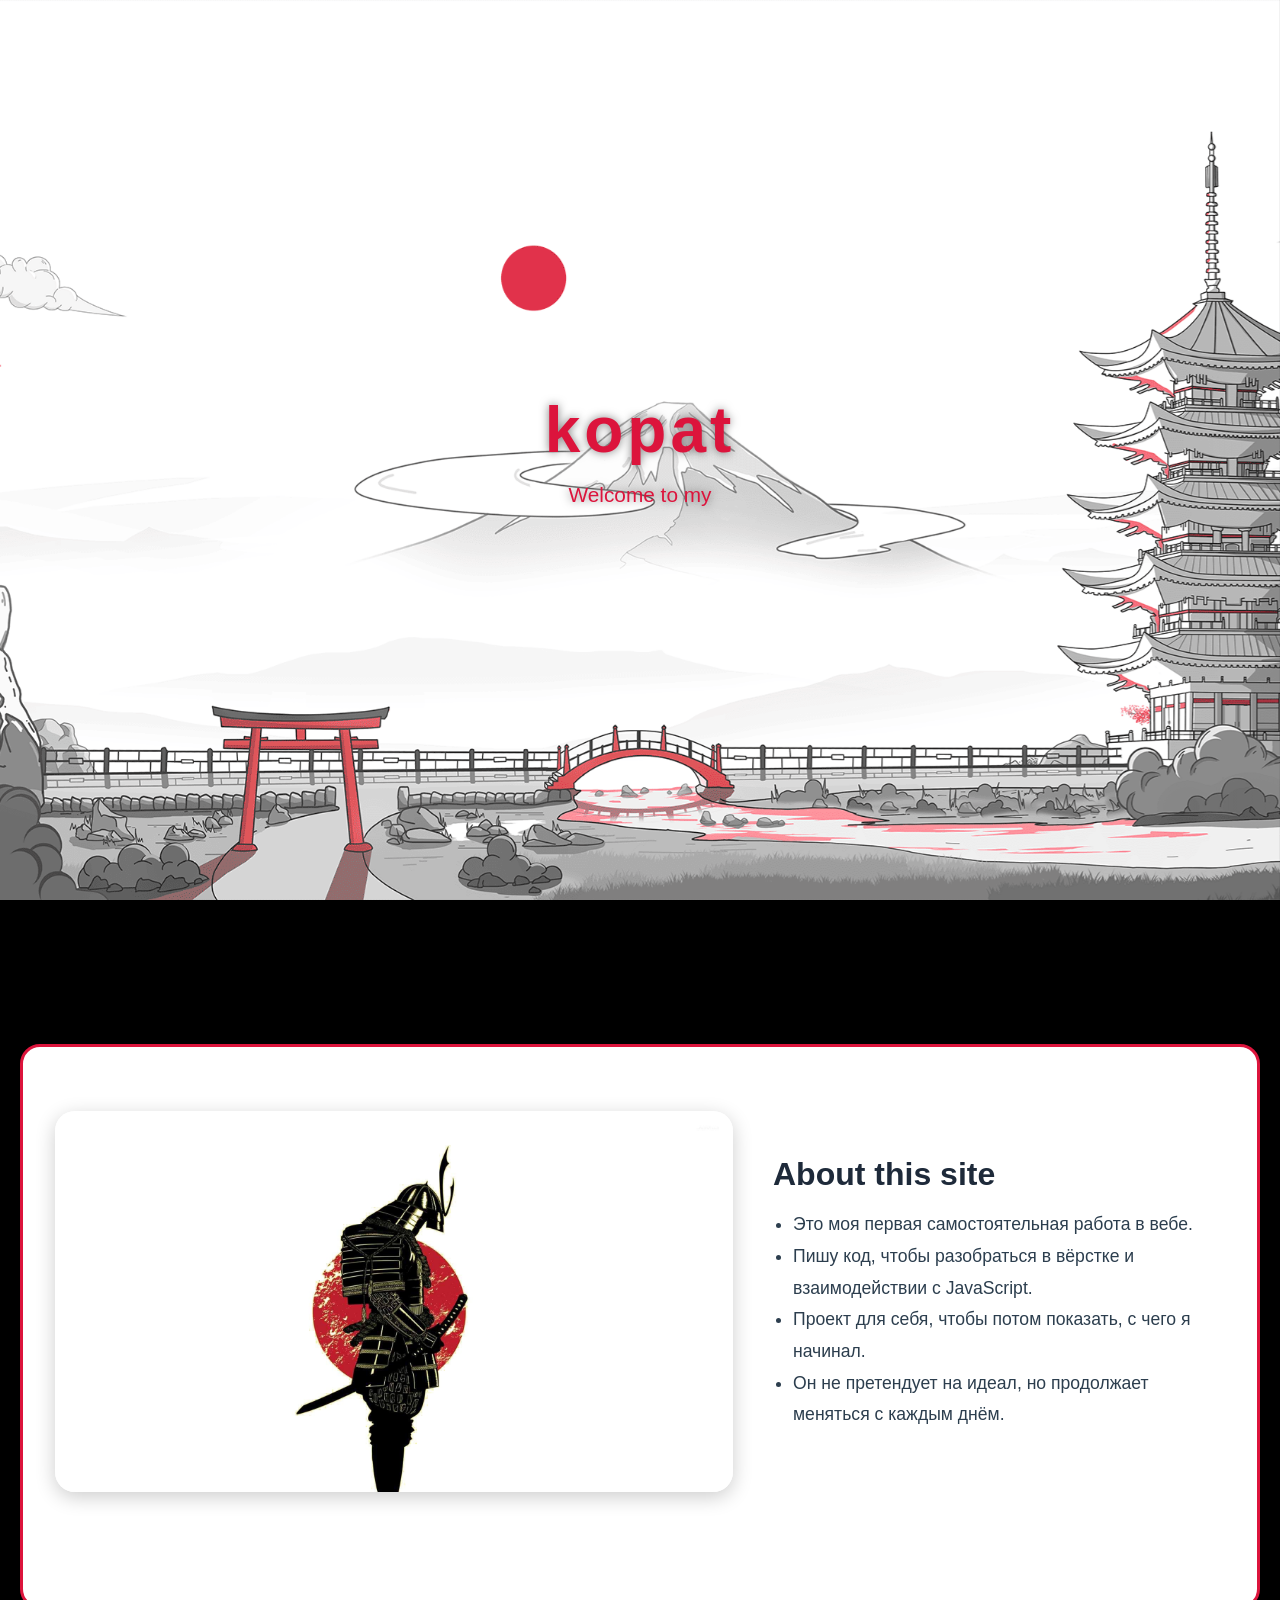
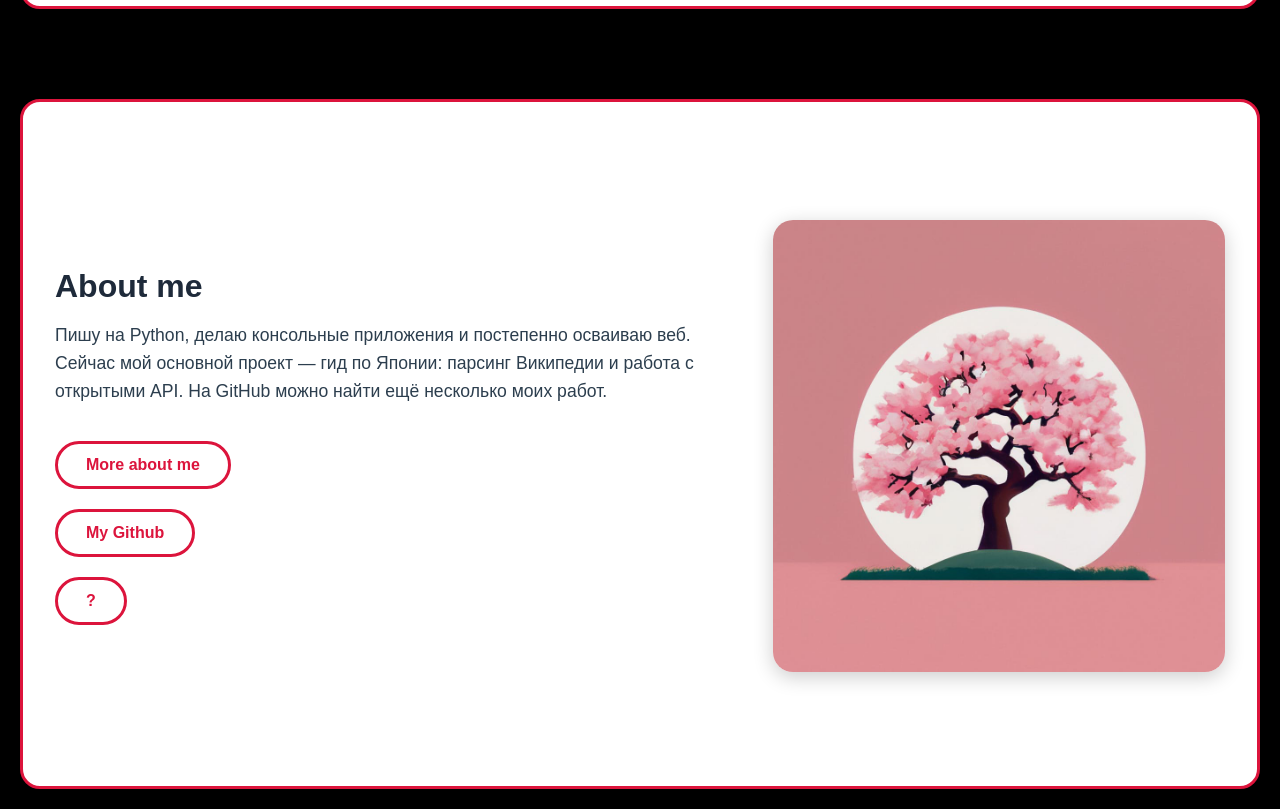
==== commit 29af85cf: "Update index.html - Изменение текста - Добавление блоков для кнопок" ====
--- a/index.html
+++ b/index.html
@@ -25,10 +25,10 @@
                 <div class="info-text">
                     <h2 class="fade-up delay-1">About this site</h2>
                     <ul>
-                        <li class="fade-up delay-2">Моя первая самостоятельная работа в веб-разработке.</li>
-                        <li class="fade-up delay-2">Это личный проект, с которого я хочу начать своё портфолио и видеть свой прогресс.</li>
-                        <li class="fade-up delay-2">Пишу код (HTML, CSS, JS), чтобы на практике разобраться с вёрсткой и анимациями, а также понять, как работают интерактивные элементы.</li>
-                        <li class="fade-up delay-2">Сайт продолжает меняться — здесь ещё многое можно улучшить.</li>
+                        <li class="fade-up delay-2">Это моя первая самостоятельная работа в вебе.</li>
+                        <li class="fade-up delay-2">Пишу код, чтобы разобраться в вёрстке и взаимодействии с JavaScript.</li>
+                        <li class="fade-up delay-2">Проект для себя, чтобы потом показать, с чего я начинал.</li>
+                        <li class="fade-up delay-2">Он не претендует на идеал, но продолжает меняться с каждым днём.</li>
                     </ul>
                 </div>
             </div>
@@ -41,11 +41,13 @@
                 <!-- БЛОК 3: Текст About me (слева) -->
                 <div class="info-text">
                     <h2 class="fade-up delay-1">About me</h2>
-                    <p class="fade-up delay-1">Мне 17 лет. Я пишу на Python, делаю консольные приложения и постепенно осваиваю веб. Мой основной проект — гид по Японии с парсингом Википедии и открытыми API. Так же есть пару проектов на Github</p>
+                    <p class="fade-up delay-1">Пишу на Python, делаю консольные приложения и постепенно осваиваю веб. Сейчас мой основной проект — гид по Японии: парсинг Википедии и работа с открытыми API. На GitHub можно найти ещё несколько моих работ.</p>
                     <div class="fade-up delay-2">
-                        <a href="about.html" class="btn fade-up delay-1">More about me</a>
-                        <a href="https://github.com/GDKopat" target="_blank" class="btn fade-up delay-2">My Github</a>
-                        <button class="btn fade-up delay-3" onclick="askQuestion()">Нажми меня</button>
+                        <div>
+                            <div class="fade-up delay-1"><a href="about.html" class="btn">More about me</a></div>
+                            <div class="fade-up delay-2"><a href="https://github.com/GDKopat" target="_blank" class="btn">My Github</a></div>
+                            <div class="fade-up delay-3"><a class="btn" onclick="askQuestion()">?</a></div>
+                        </div>
                     </div>
                 </div>
                 <!-- БЛОК 4: Картинка сакуры (справа) -->
--- a/CSS/styles.css
+++ b/CSS/styles.css
@@ -130,23 +130,24 @@
 }
 
 .btn {
+    will-change: background-color, color;
     display: inline-block;
-    background-color: rgb(220, 20, 60);
-    color: white;
+    background-color: white;
+    color: crimson;
     padding: 12px 28px;
     text-decoration: none;
     border-radius: 40px;
     font-weight: bold;
-    transition: background-color 0.3s;
-    transition: transform 0.5s ease;
-    border: crimson;
+    border: 3px solid crimson;
     margin-right: 10px;
     margin-top: 20px;
+    transition: all 0.4s ease;
 }
 
 .btn:hover {
-    background-color: rgb(192, 20, 55);
-    transform: scale(1.05);
+    background-color: crimson;
+    color: white;
+    transition: all 0.4s ease;
 }
 
 .page-index .info-wrapper {
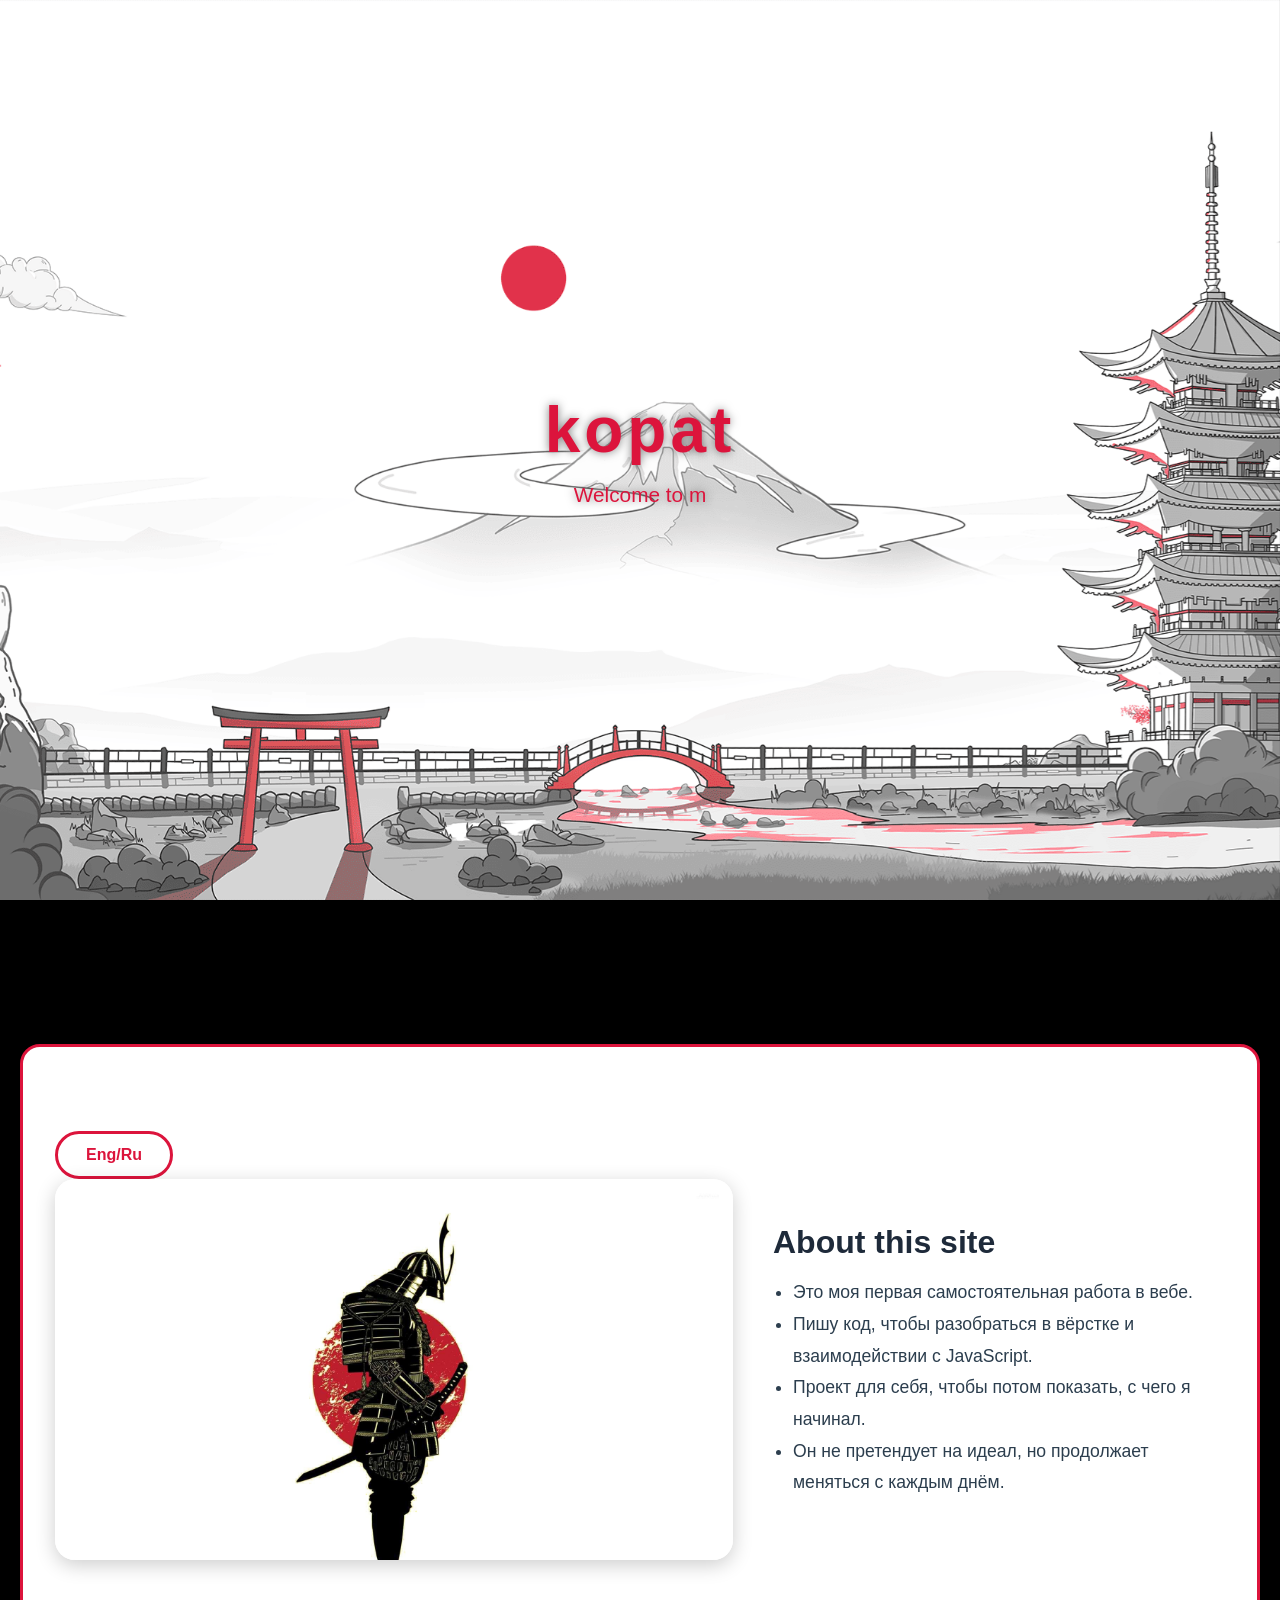
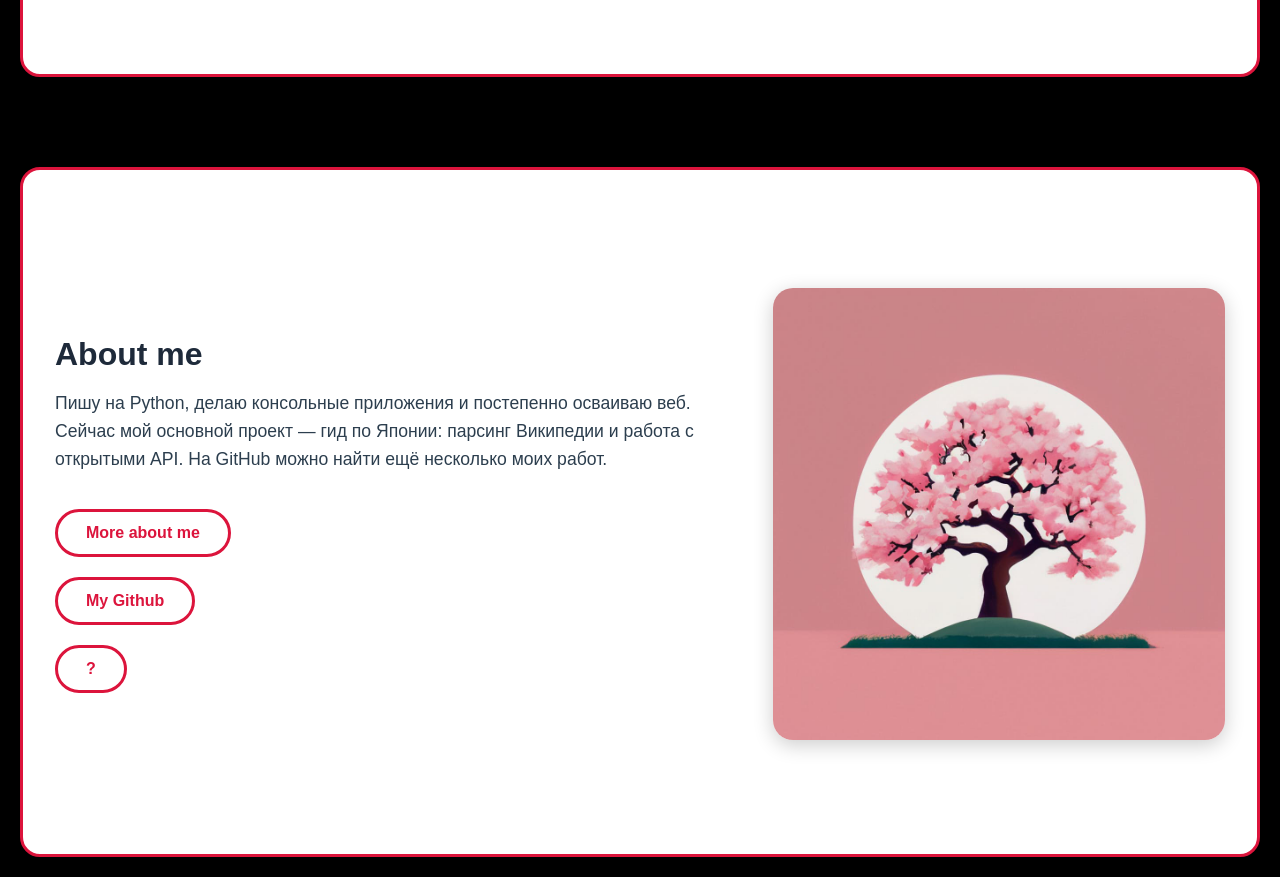
==== commit 77f68cb5: "Update index.html Добавлена кнопка перевода страницы на английский язык" ====
--- a/index.html
+++ b/index.html
@@ -17,6 +17,7 @@
     <br><br><br>
     <section class="main-content">
         <div class="container">
+            <div class="btn-center"><a class="btn" onclick="switchLanguage()">Eng/Ru</a></div>
             <div class="info-wrapper">
                 <div class="info-image fade-up delay-3">
                     <img src="Images\samurai-minimalism.jpg" alt="Samurai-minimalism">
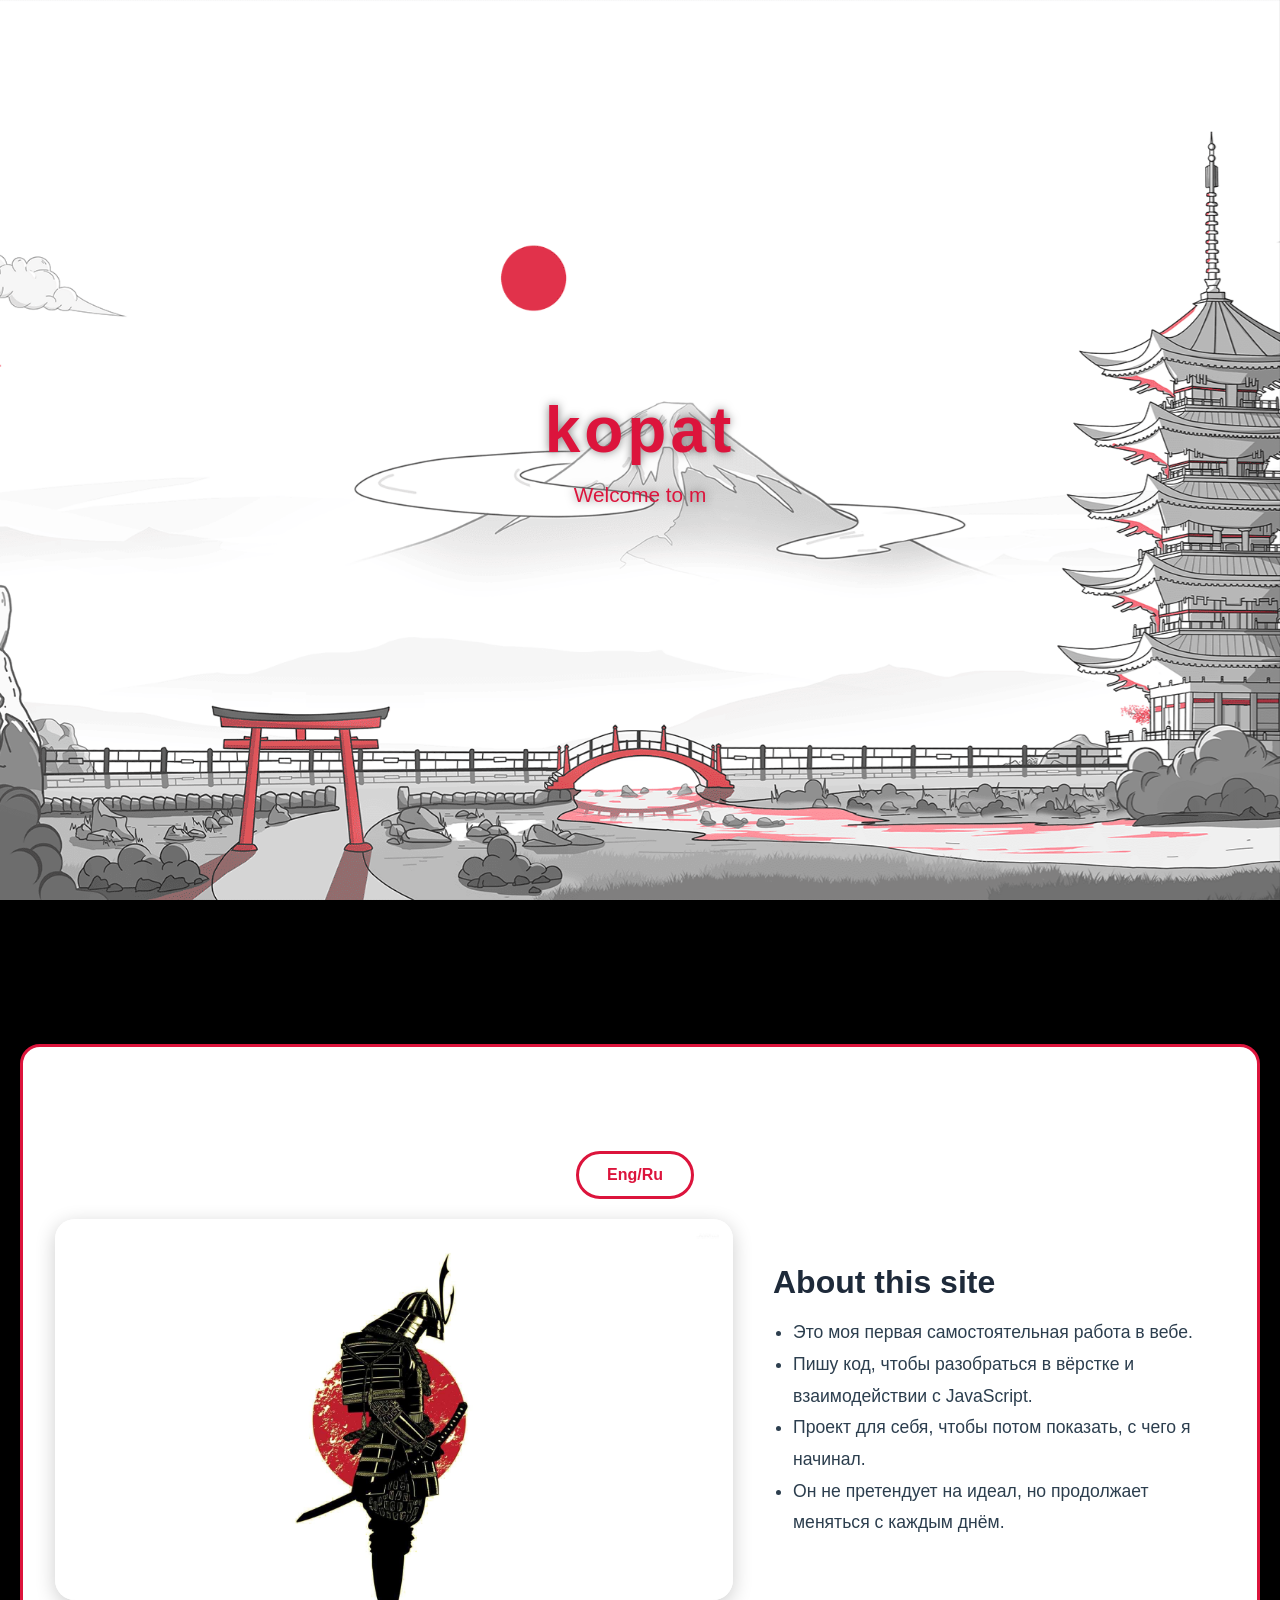
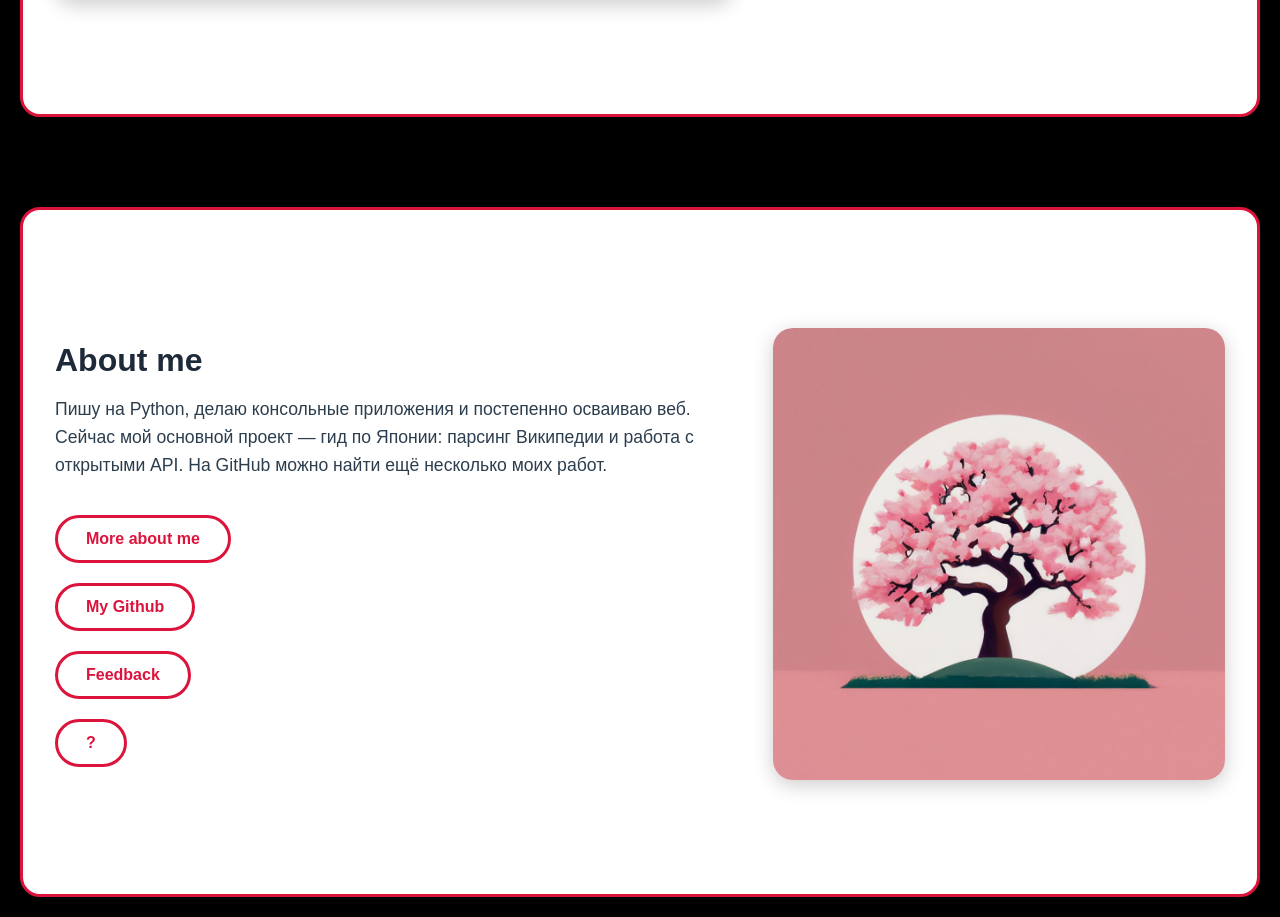
==== commit 8a22fe20: "Update index.html Добавлена кнопка перехода на feedback" ====
--- a/index.html
+++ b/index.html
@@ -47,7 +47,8 @@
                         <div>
                             <div class="fade-up delay-1"><a href="about.html" class="btn">More about me</a></div>
                             <div class="fade-up delay-2"><a href="https://github.com/GDKopat" target="_blank" class="btn">My Github</a></div>
-                            <div class="fade-up delay-3"><a class="btn" onclick="askQuestion()">?</a></div>
+                            <div class="fade-up delay-3"><a href="feedback.html" class="btn">Feedback</a></div>
+                            <div class="fade-up delay-4"><a class="btn" onclick="askQuestion()">?</a></div>
                         </div>
                     </div>
                 </div>
--- a/CSS/styles.css
+++ b/CSS/styles.css
@@ -2,12 +2,14 @@
     margin: 0;
     padding: 0;
     box-sizing: border-box;
+    user-select: none;
 }
 
 body {
     font-family: 'MySakuraFont', sans-serif;
     background-color: black;
     overflow-x: hidden;
+    
 }
 
 ::-webkit-scrollbar {
@@ -150,6 +152,14 @@
     transition: all 0.4s ease;
 }
 
+.btn-center {
+    display: flex;
+    justify-content: center;
+    align-items: center;
+    margin: 20px 0;
+    z-index: 10;
+}
+
 .page-index .info-wrapper {
     display: grid;
     grid-template-columns: 1.5fr 1fr;
@@ -276,7 +286,8 @@
 .delay-1 { transition-delay: 0.1s; }
 .delay-2 { transition-delay: 0.3s; }
 .delay-3 { transition-delay: 0.5s; }
-
+.delay-4 { transition-delay: 0.7s; }
+.delay-5 { transition-delay: 1s; }
 
 
 footer {
@@ -351,6 +362,51 @@
     animation-duration: 1.5s;
 }
 
+.box {
+    position: relative;
+    z-index: 2;
+    color: white;
+    text-shadow: 0 0 10px rgba(0,0,0,0.5);
+    text-align: center;
+    display: flex;
+    flex-direction: column;
+    justify-content: center;
+    align-items: center;
+    height: 100%;
+}
+
+.feedbackBX {
+    position: relative;
+    display: flex;
+    justify-content: center;
+    align-items: center;
+    flex-direction: column;
+    transform: rotateY(126px);
+    gap: 20px;
+    width: 70%;
+    transition: 0.5s;
+}
+
+.box:hover .feedbackBX {
+    transform: rotateY(20px);
+}
+
+.feedbackBX input,button {
+    width: 100%;
+    padding: 10px 20px;
+    outline: none;
+    font-size: 1em;
+    font-family: 'MySakuraFont', sans-serif;
+    color: crimson;
+    background: rgb(255, 255, 255);
+    border: 3px solid crimson;
+    border-radius: 40px;
+}
+
+.feedbackBX input::placeholder {
+    color: crimson;
+}
+
 @keyframes fade {
     from {opacity: .4}
     to {opacity: 1}
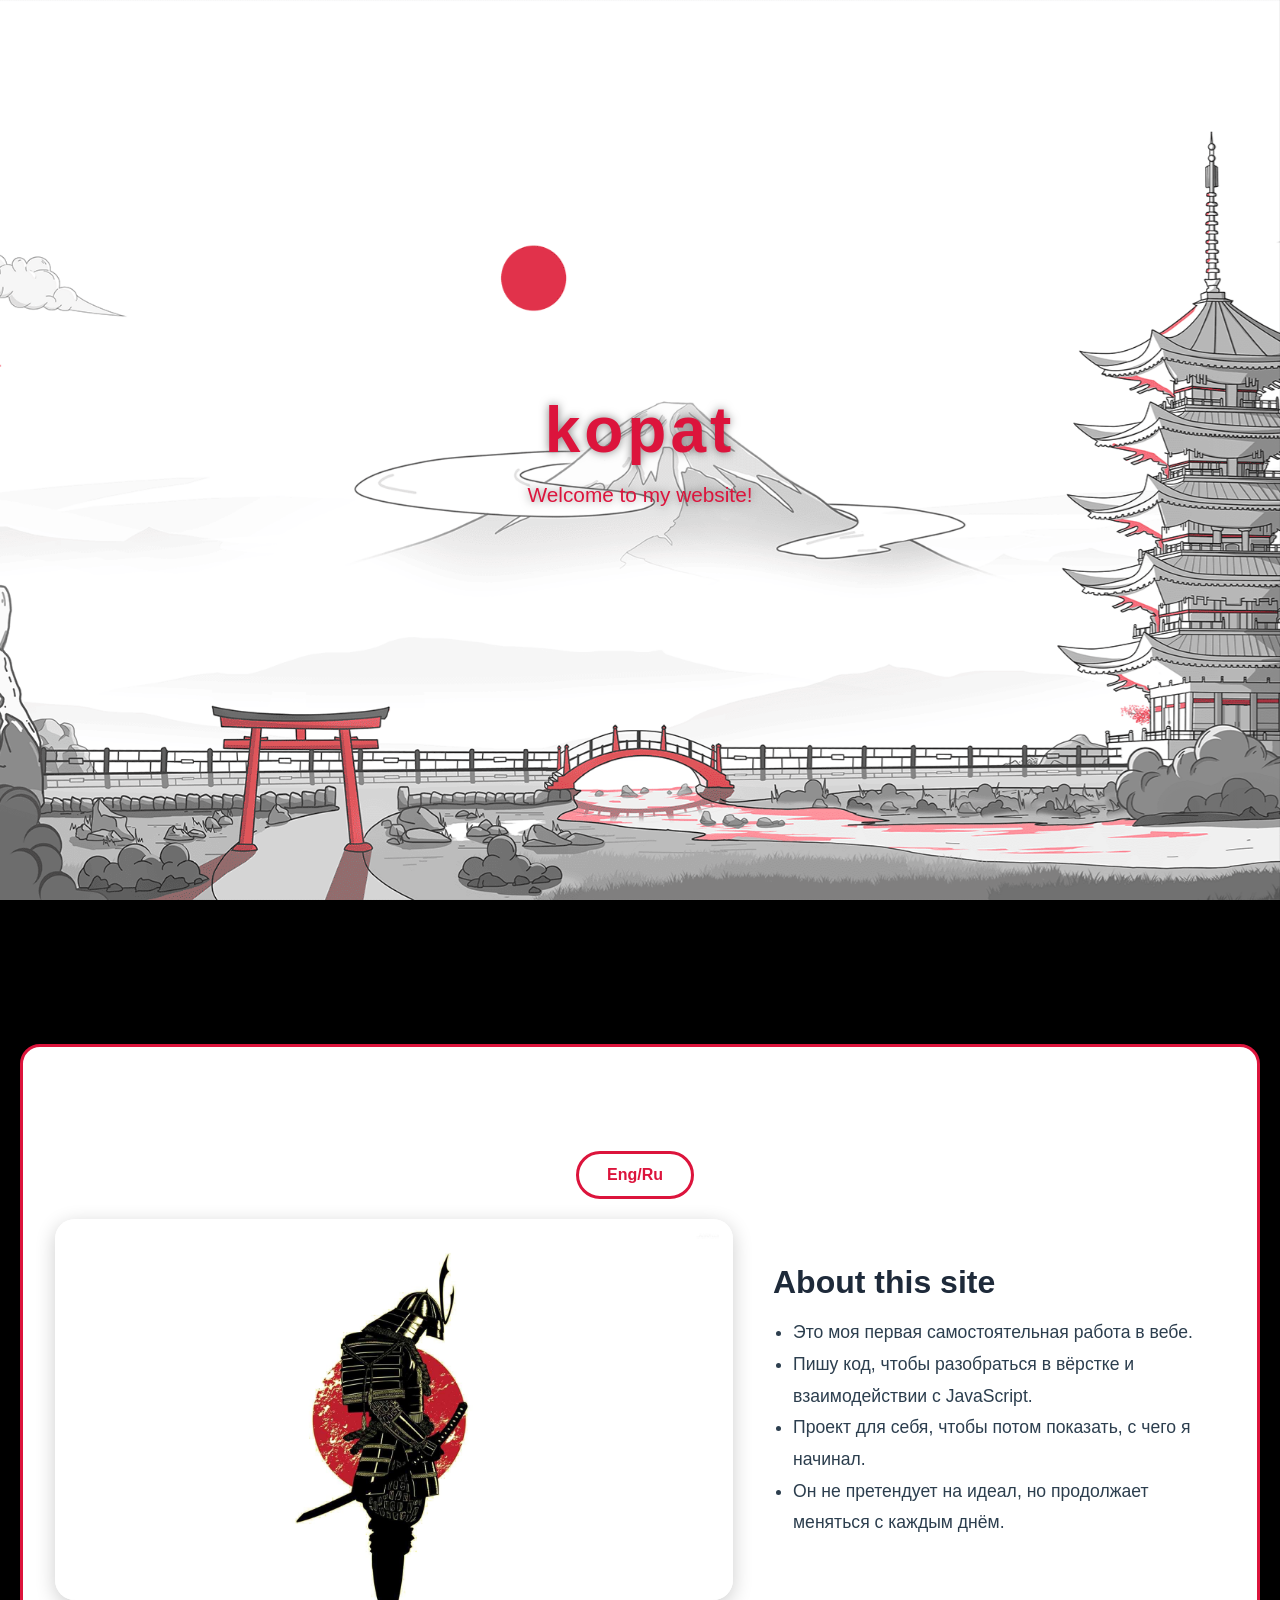
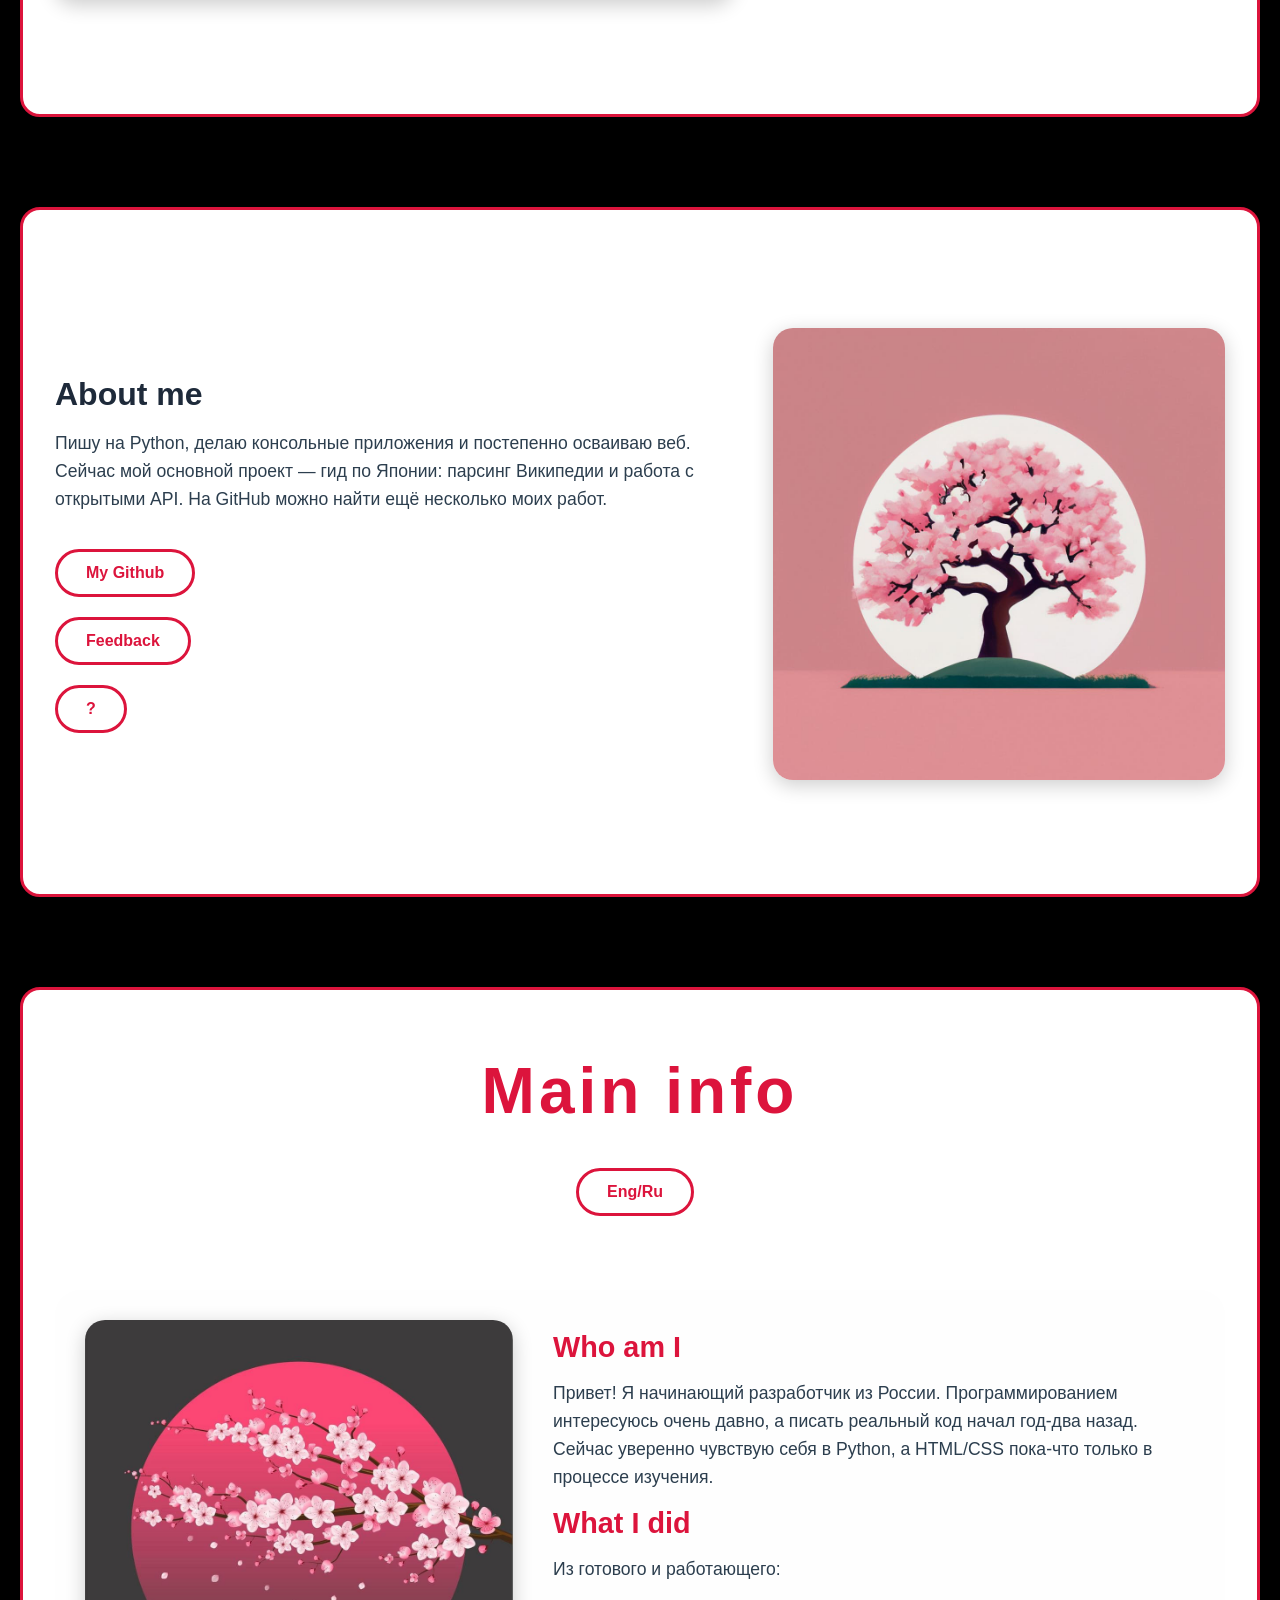
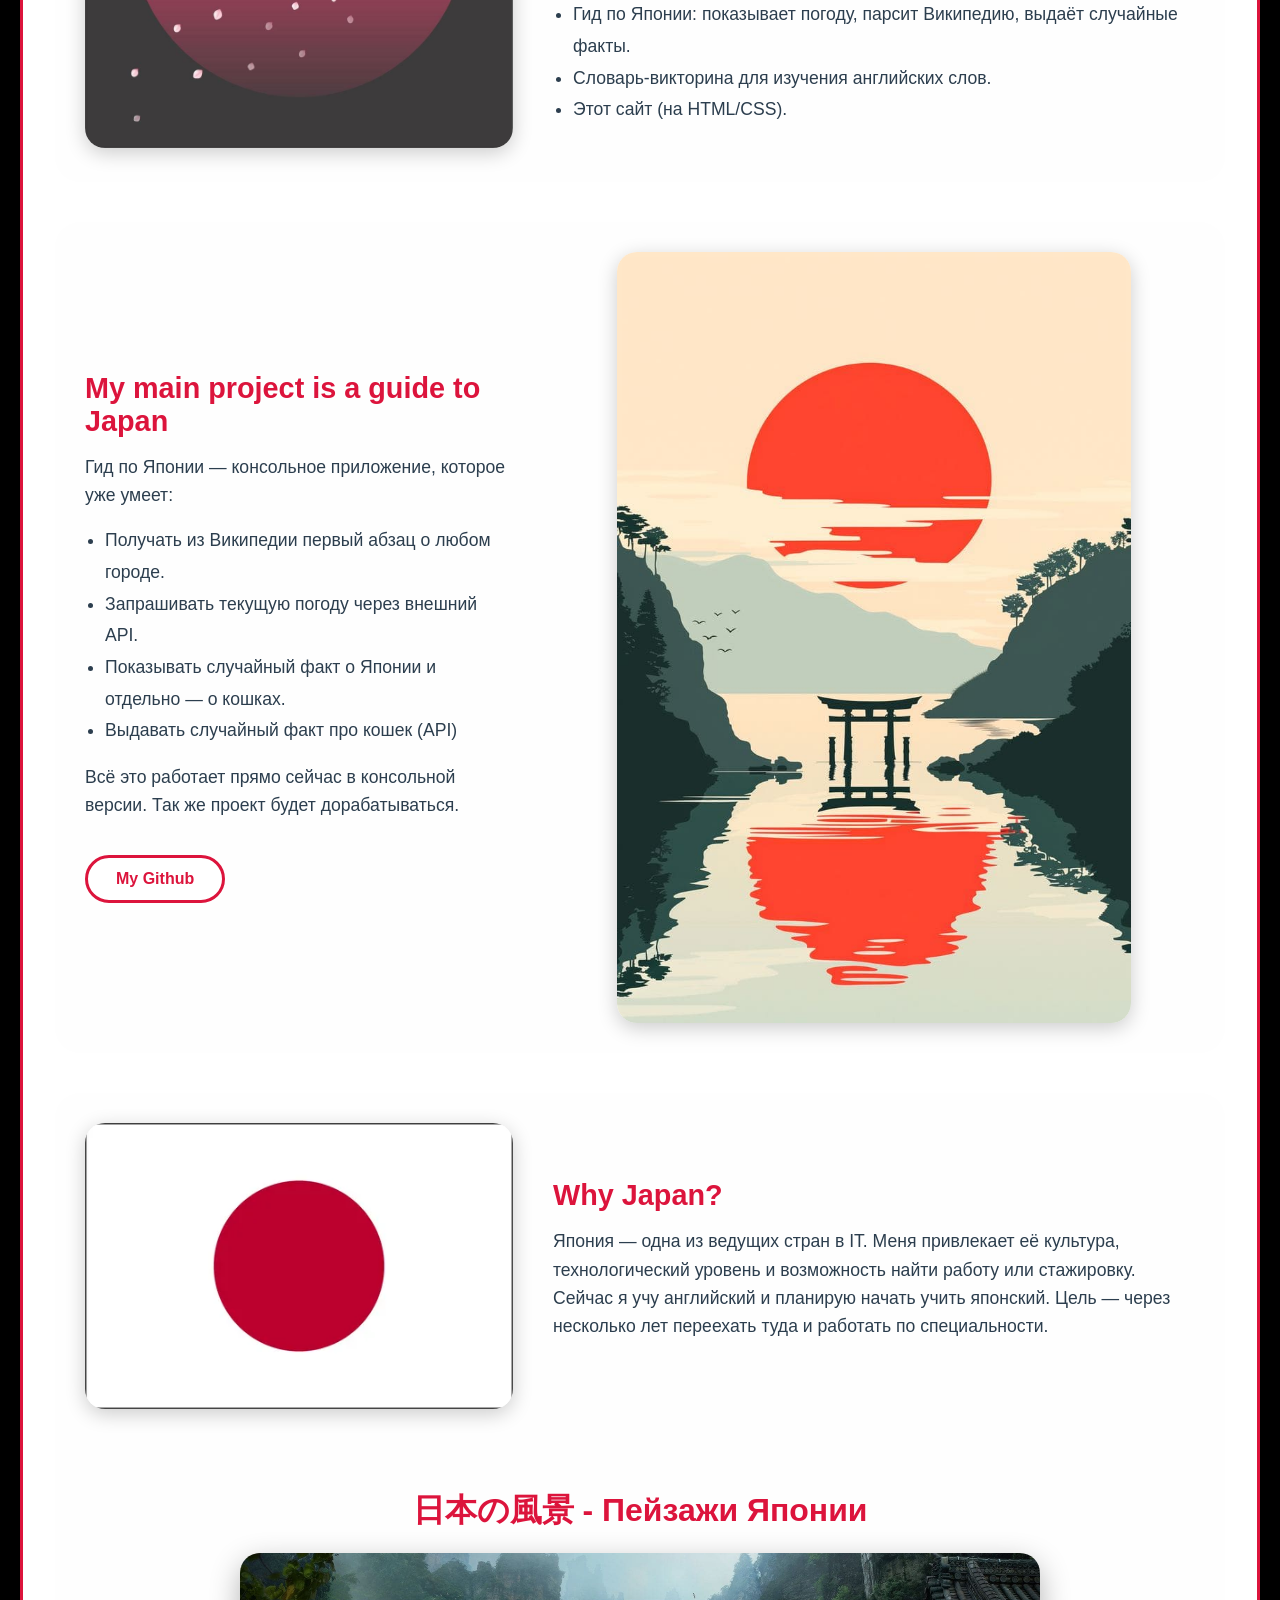
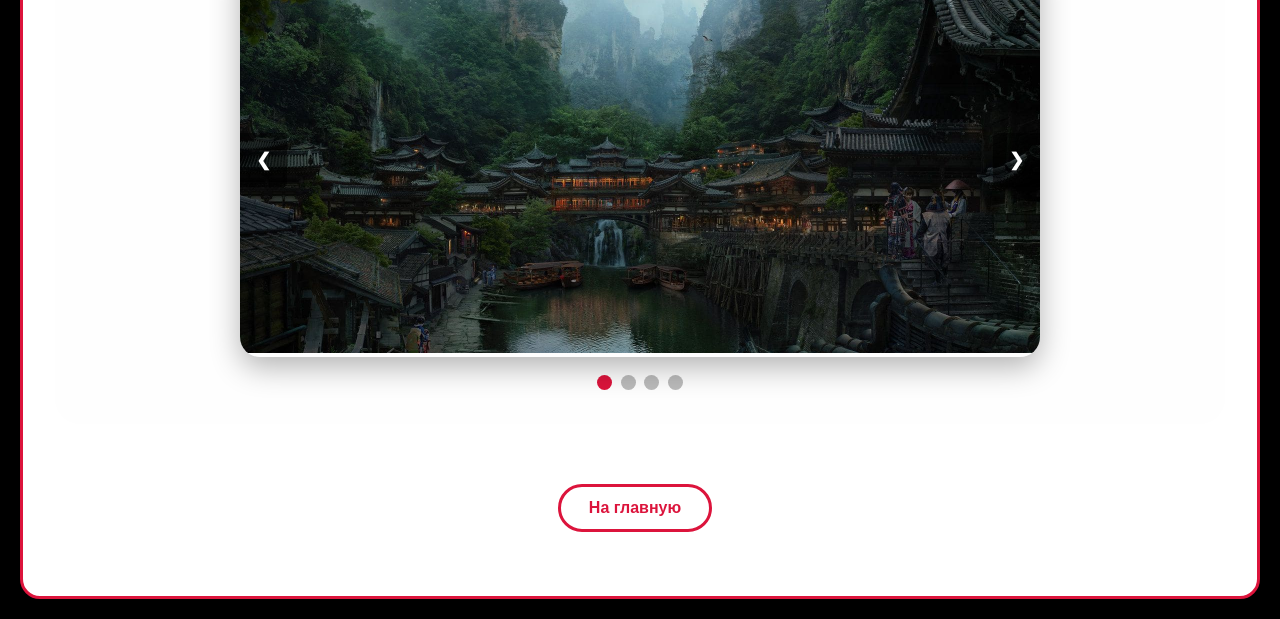
==== commit 945ff372: "Update index.html -Все страницы добавлены в один файлЮ теперь вместо многостраничного сайта это ленд" ====
--- a/index.html
+++ b/index.html
@@ -15,7 +15,7 @@
         </div>
     </section>
     <br><br><br>
-    <section class="main-content">
+    <section class="main-content" id="main">
         <div class="container">
             <div class="btn-center"><a class="btn" onclick="switchLanguage()">Eng/Ru</a></div>
             <div class="info-wrapper">
@@ -45,7 +45,6 @@
                     <p class="fade-up delay-1">Пишу на Python, делаю консольные приложения и постепенно осваиваю веб. Сейчас мой основной проект — гид по Японии: парсинг Википедии и работа с открытыми API. На GitHub можно найти ещё несколько моих работ.</p>
                     <div class="fade-up delay-2">
                         <div>
-                            <div class="fade-up delay-1"><a href="about.html" class="btn">More about me</a></div>
                             <div class="fade-up delay-2"><a href="https://github.com/GDKopat" target="_blank" class="btn">My Github</a></div>
                             <div class="fade-up delay-3"><a href="feedback.html" class="btn">Feedback</a></div>
                             <div class="fade-up delay-4"><a class="btn" onclick="askQuestion()">?</a></div>
@@ -59,7 +58,98 @@
             </div>
         </div>
     </section>
+
+    <section class="main-content">
+        <div class="container">
+            <h3 class="hero-title fade-up">Main info</h3>
+            <div class="fade-up btn-center"><a class="btn" onclick="switchLanguage()">Eng/Ru</a></div>
+            <br><br><br>
+            <div class="about-block fade-up">
+                <div class="about-block-grid">
+                    <div class="about-block-image fade-up delay-1">
+                        <img src="Images/sakura_minimalism_for_about.jpg" alt="Сакура">
+                    </div>
+                    <div class="about-block-text">
+                        <h2 class="fade-up delay-1">Who am I</h2>
+                        <p class="fade-up delay-3">Привет! Я начинающий разработчик из России. Программированием интересуюсь очень давно, а писать реальный код начал год-два назад. Сейчас уверенно чувствую себя в Python, а HTML/CSS пока-что только в процессе изучения.</p>
+                        <h2 class="fade-up delay-1">What I did</h2>
+                        <p class="fade-up delay-3">Из готового и работающего:</p>
+                        <ul>
+                            <li class="fade-up delay-2">Гид по Японии: показывает погоду, парсит Википедию, выдаёт случайные факты.</li>
+                            <li class="fade-up delay-2">Словарь-викторина для изучения английских слов.</li>
+                            <li class="fade-up delay-2">Этот сайт (на HTML/CSS).</li>
+                        </ul>
+                    </div>
+                </div>
+            </div>
+
+            <div class="about-block fade-up">
+                <div class="about-block-grid">
+                    <div class="about-block-text">
+                        <h2 class="fade-up delay-1">My main project is a guide to Japan</h2>
+                        <p class="fade-up delay-2">Гид по Японии — консольное приложение, которое уже умеет:</p>
+                        <ul>
+                            <li class="fade-up delay-3">Получать из Википедии первый абзац о любом городе.</li>
+                            <li class="fade-up delay-3">Запрашивать текущую погоду через внешний API.</li>
+                            <li class="fade-up delay-3">Показывать случайный факт о Японии и отдельно — о кошках.</li>
+                            <li class="fade-up delay-3">Выдавать случайный факт про кошек (API)</li>
+                        </ul>
+                        <p class="fade-up delay-3">Всё это работает прямо сейчас в консольной версии. Так же проект будет дорабатываться.</p>
+                        <div class="fade-up delay-1"><a href="https://github.com/GDKopat" target="_blank" class="btn">My Github</a></div>
+                    </div>
+                    <div class="about-block-image fade-up delay-2">
+                        <img src="Images/Japan_minimalism_for_mainproject_two.jpg" alt="Japan project" style="width: 80%; height: auto; display: block; margin: 0 auto;">
+                    </div>
+                </div>
+            </div>
+
+            <div class="about-block fade-up">
+                <div class="about-block-grid">
+                    <div class="about-block-image fade-up delay-1">
+                        <img src="Images\Japan_flag_for_about_me_japan.webp" alt="Why Japan">
+                    </div>
+                    <div class="about-block-text">
+                        <h2 class="fade-up delay-1">Why Japan?</h2>
+                        <p class="fade-up delay-2">Япония — одна из ведущих стран в IT. Меня привлекает её культура, технологический уровень и возможность найти работу или стажировку. Сейчас я учу английский и планирую начать учить японский. Цель — через несколько лет переехать туда и работать по специальности.</p>
+                    </div><br><br>
+                </div>
+                <section class="slideshow-section fade-up">
+                    <h2 style="text-align: center; color: crimson; margin-bottom: 20px;">日本の風景 - Пейзажи Японии</h2>
+                    <div class="slideshow-container">
+                        <div class="mySlides fade">
+                            <img src="Images\BEST-JAPAN.jpg" alt="Япония 1" style="width:100%">
+                        </div>
+                        <div class="mySlides fade">
+                            <img src="Images\ozero-japan-sakura.jpg" alt="Япония 2" style="width:100%">
+                        </div>
+                        <div class="mySlides fade">
+                            <img src="Images\yaponiya-ostrov-honsyu-2482.webp" alt="Япония 3" style="width:100%">
+                        </div>
+                        <div class="mySlides fade">
+                            <img src="Images\kioto-sady-iaponii-iaponiia-park-kamnei-sad-japanese-home-ga.webp" alt="Япония 4" style="width:100%">
+                        </div>
+                        <a class="prev" onclick="plusSlides(-1)">&#10094;</a>
+                        <a class="next" onclick="plusSlides(1)">&#10095;</a>
+                    </div>
+                    <br>
+                    <div style="text-align:center">
+                        <span class="dot" onclick="currentSlide(1)"></span>
+                        <span class="dot" onclick="currentSlide(2)"></span>
+                        <span class="dot" onclick="currentSlide(3)"></span>
+                        <span class="dot" onclick="currentSlide(4)"></span>
+                    </div>
+                </section>
+            </div>
+
+            <div style="text-align: center; margin-top: 40px;">
+                <div class="fade-up delay-1"><a href="#main" class="btn">На главную</a></div>
+            </div>
+        </div>
+    </section>
+
+
     <script src="JS/common.js"></script>
     <script src="JS/index.js"></script>
+    <script src="JS/about.js"></script>
 </body>
 </html>
